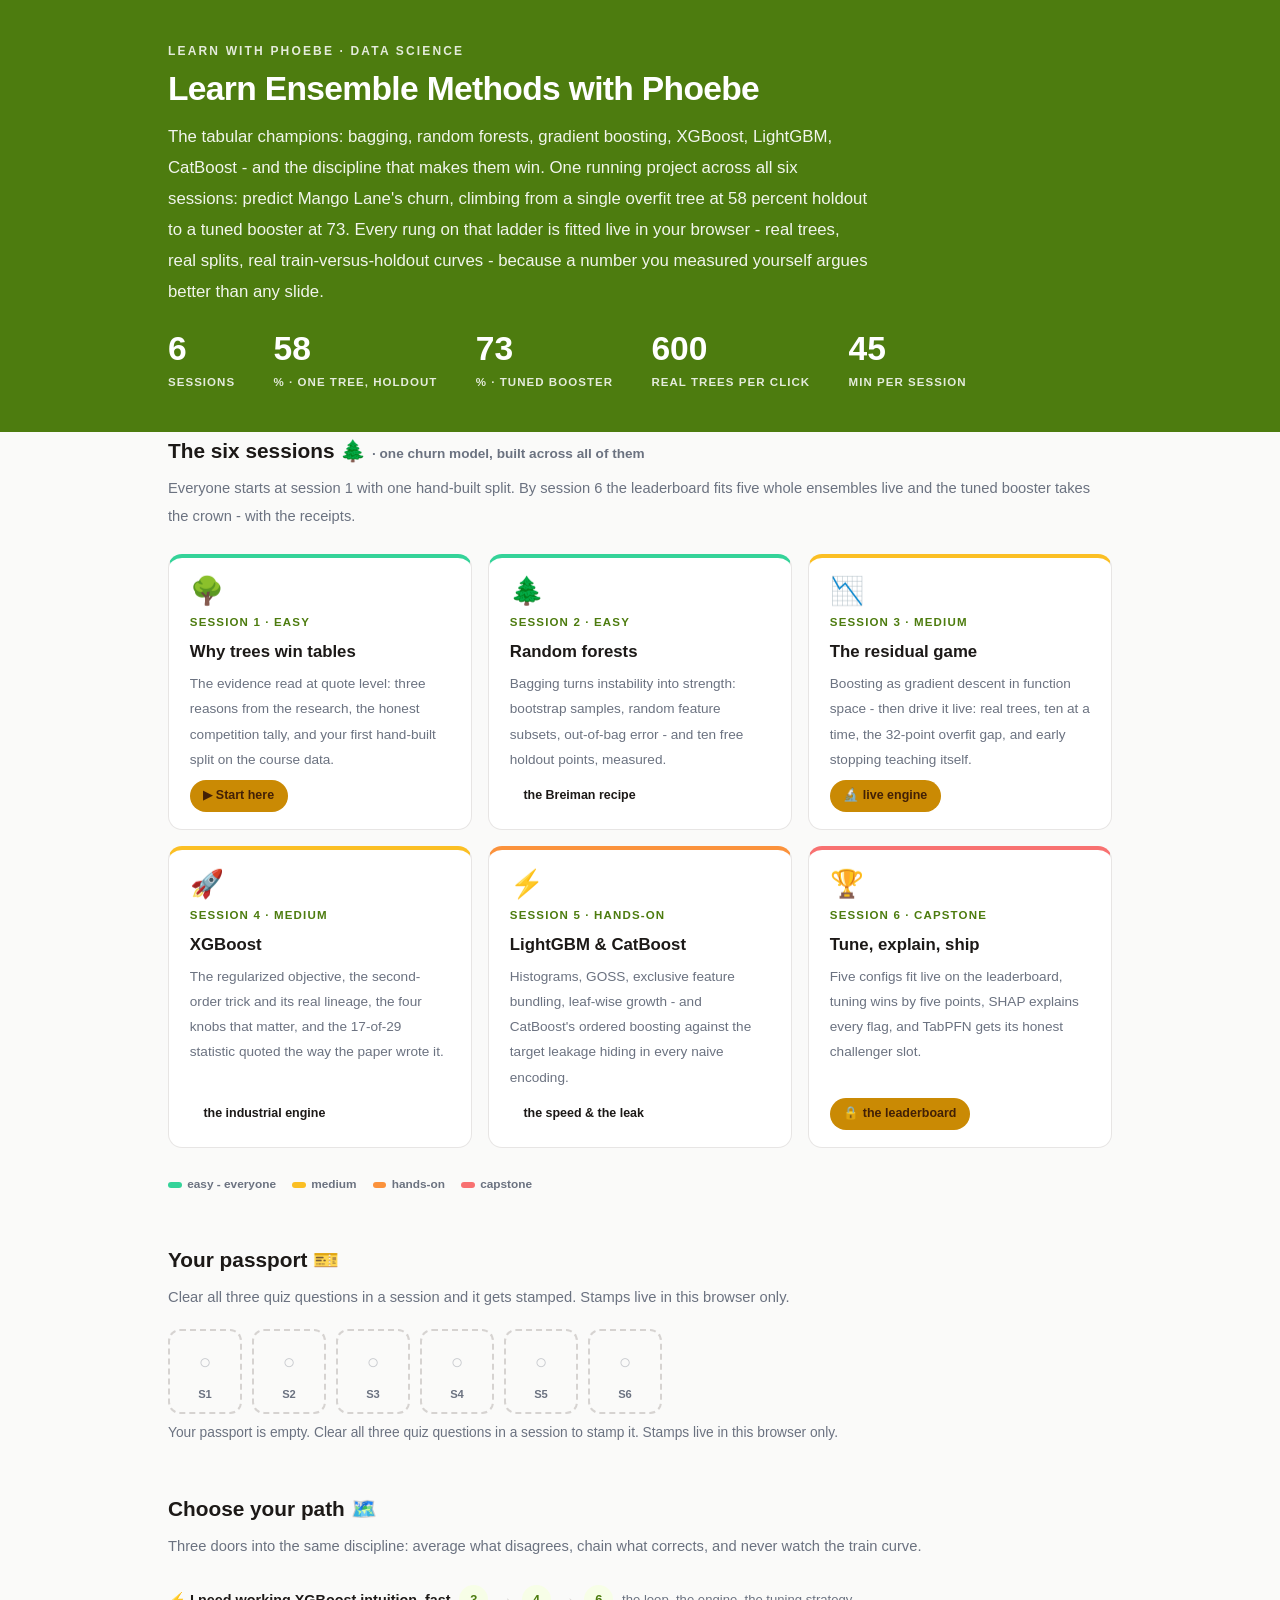
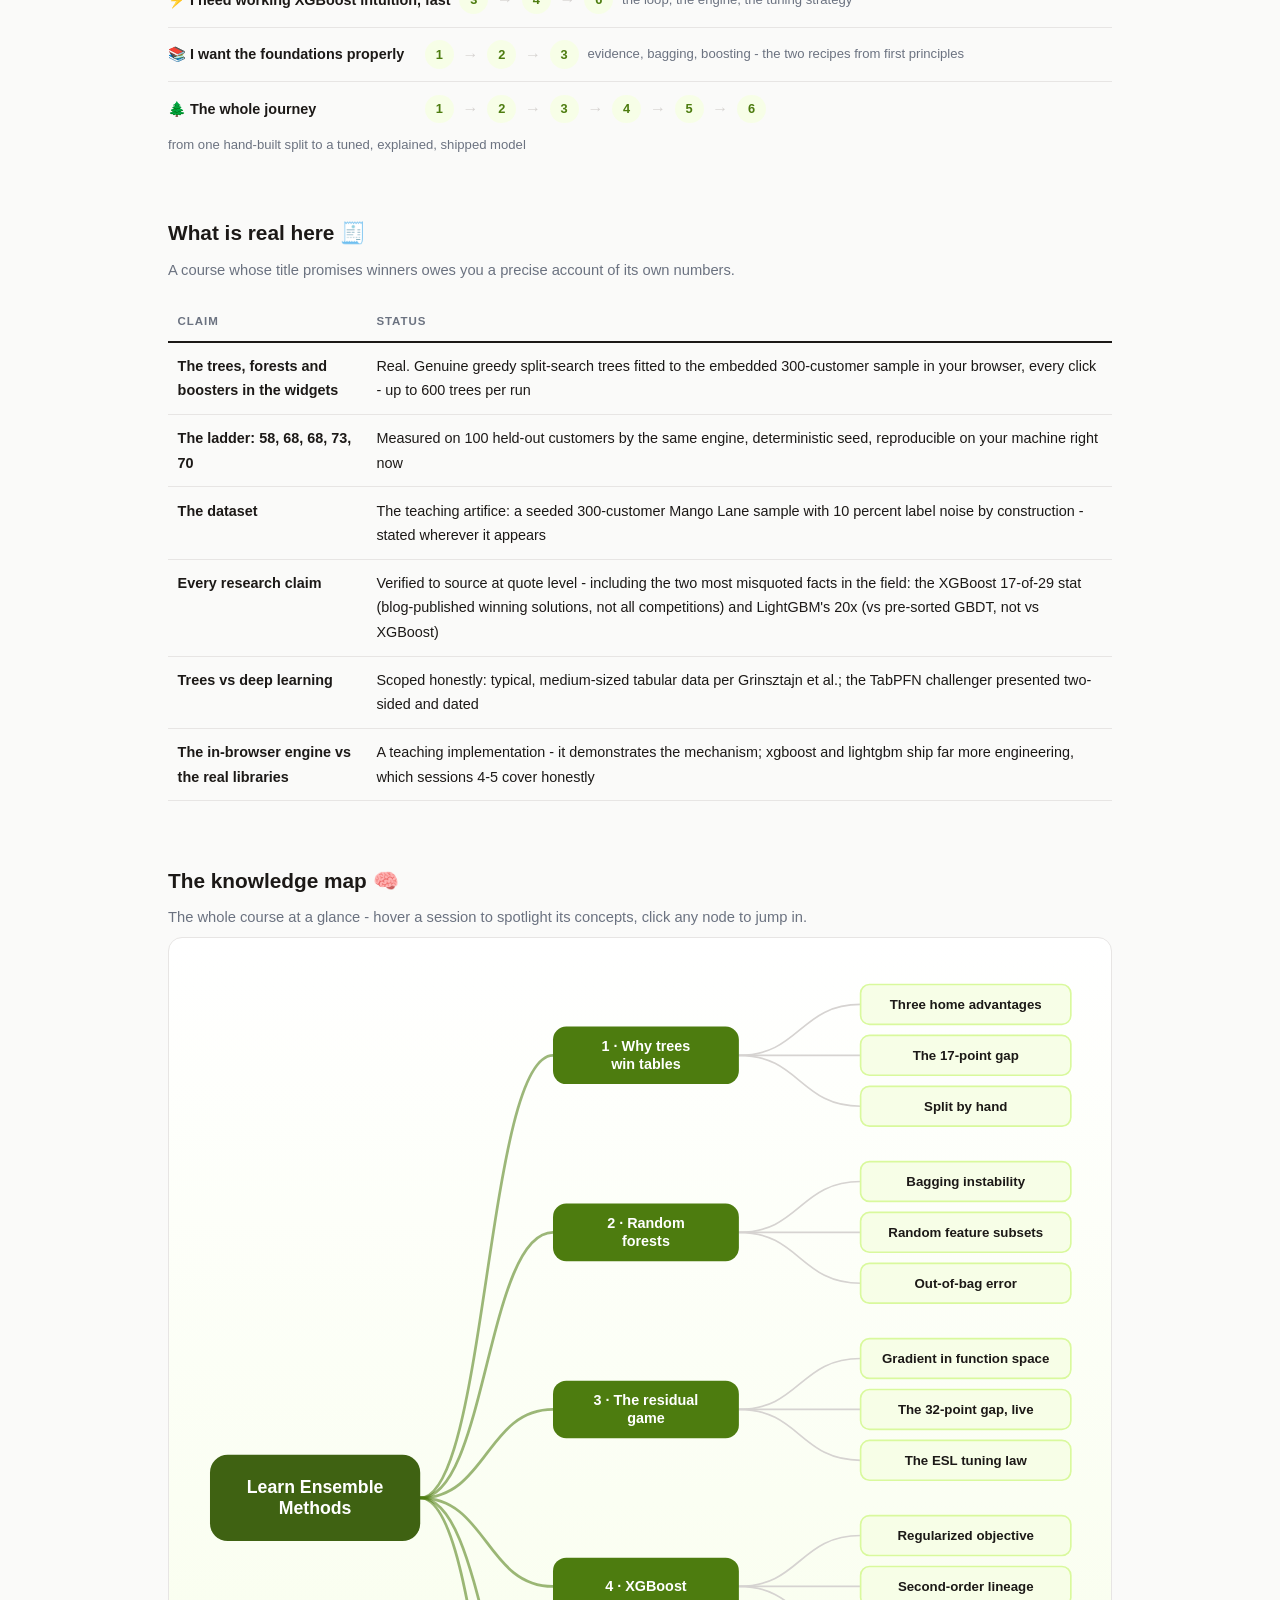
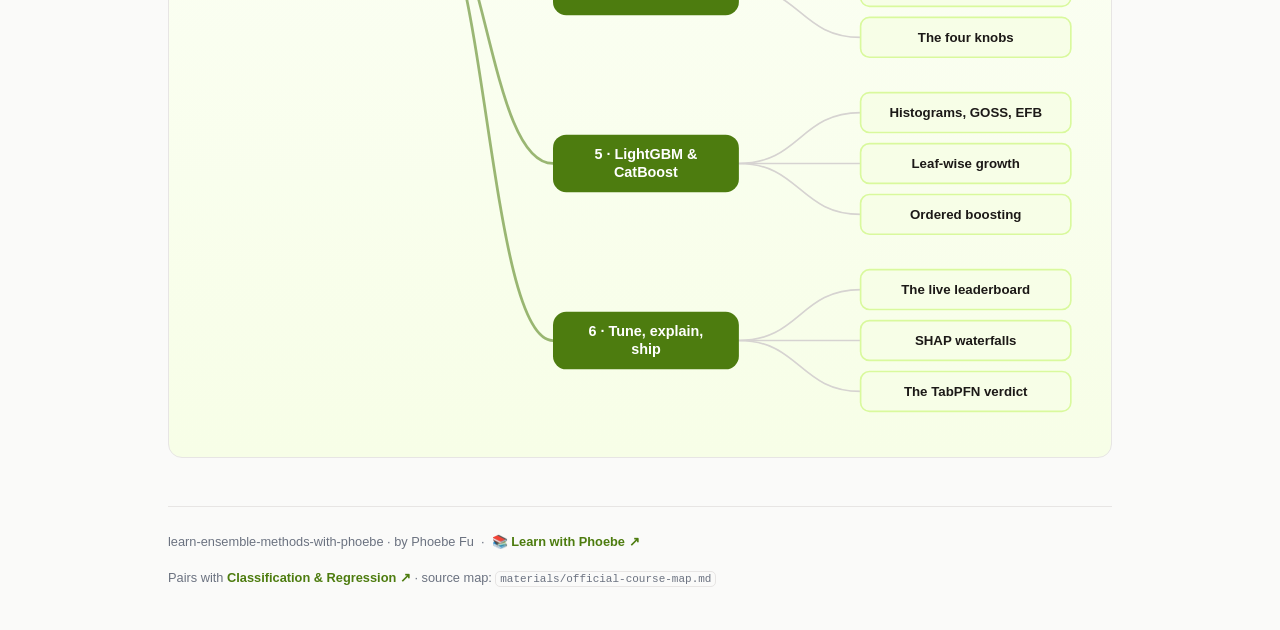
==== index.html @ 17c80009 "Give this course its own passport storage key PASSPORT_KEY in assets/app.js was still "lwp-passport:" ====
<!DOCTYPE html>
<html lang="en">
<head>
<meta charset="UTF-8">
<meta name="viewport" content="width=device-width, initial-scale=1.0">
<!-- social:start -->
<meta name="description" content="Six sessions on the tabular champions: bagging, random forests, gradient boosting, XGBoost, LightGBM, CatBoost, SHAP - with real trees fitted live in your browser. Climb from one overfit tree at 58% to a tuned booster at 73%, measured. Free, by Phoebe Fu.">
<meta property="og:type" content="website">
<meta property="og:site_name" content="Learn with Phoebe">
<meta property="og:title" content="Learn Ensemble Methods with Phoebe">
<meta property="og:description" content="Bagging, boosting, XGBoost, LightGBM - with real trees fitted live in your browser. 58% to 73%, measured.">
<meta property="og:url" content="https://phoebefu6.github.io/learn-ensemble-methods-with-phoebe/">
<meta property="og:image" content="https://phoebefu6.github.io/learn-ensemble-methods-with-phoebe/assets/og-cover.png">
<meta name="twitter:card" content="summary_large_image">
<meta name="twitter:title" content="Learn Ensemble Methods with Phoebe">
<meta name="twitter:description" content="The tabular champions, with real trees fitted live in your browser.">
<meta name="twitter:image" content="https://phoebefu6.github.io/learn-ensemble-methods-with-phoebe/assets/og-cover.png">
<!-- social:end -->
<title>Learn Ensemble Methods with Phoebe</title>
<link rel="stylesheet" href="assets/style.css?v=1">
<style>

  .stats-row { display: flex; gap: 2.4rem; margin-top: 1.5rem; flex-wrap: wrap; }
  .stat b { display: block; font-size: 2.1rem; font-weight: 800; line-height: 1.05; font-variant-numeric: tabular-nums; }
  .stat span { font-size: .72rem; opacity: .85; text-transform: uppercase; letter-spacing: .09em; font-weight: 600; }

  .course-grid { display: grid; grid-template-columns: repeat(auto-fit, minmax(17rem, 1fr)); gap: 1rem; margin-top: 1.5rem; }
  .course-card {
    border: 1px solid var(--hairline);
    border-top: 4px solid var(--diff, var(--indigo));
    border-radius: var(--radius);
    padding: 1.2rem 1.3rem 1.1rem;
    display: flex;
    flex-direction: column;
    gap: .5rem;
    text-decoration: none;
    color: var(--ink);
    background: #fff;
    transition: box-shadow .15s ease, border-color .15s ease, transform .15s ease;
    position: relative;
  }
  .course-card:hover { border-color: var(--indigo-soft); border-top-color: var(--diff, var(--indigo)); box-shadow: 0 8px 28px rgba(77,124,15,.14); transform: translateY(-3px); }
  .course-card .cicon { font-size: 1.7rem; line-height: 1; }
  .course-card .cnum { font-size: .72rem; font-weight: 700; color: var(--indigo); text-transform: uppercase; letter-spacing: .1em; }
  .course-card h3 { font-size: 1.05rem; font-weight: 800; line-height: 1.3; }
  .course-card p { font-size: .85rem; color: var(--muted); flex: 1; }
  .course-card .meta { display: flex; gap: .4rem; flex-wrap: wrap; }

  .diff-legend { display: flex; gap: 1rem; margin-top: 1.6rem; font-size: .74rem; color: var(--muted); font-weight: 600; flex-wrap: wrap; }
  .diff-legend i { display: inline-block; width: .85rem; height: .35rem; border-radius: 999px; margin-right: .35rem; vertical-align: middle; }

  .paths { margin-top: 2.6rem; }
  .paths h2 { font-size: 1.3rem; font-weight: 800; margin-bottom: .3rem; }
  .paths .plede { color: var(--muted); font-size: .92rem; margin-bottom: .8rem; }
  .path { display: flex; gap: .55rem; align-items: center; padding: .75rem 0; border-bottom: .5px solid var(--hairline); flex-wrap: wrap; }
  .path:last-child { border-bottom: none; }
  .path b { min-width: 15.5rem; font-size: .9rem; }
  .path .pstep { background: var(--indigo-50); color: var(--indigo); border-radius: 999px; padding: .16rem .68rem; font-weight: 700; font-size: .8rem; text-decoration: none; transition: all .12s ease; }
  .path .pstep:hover { background: var(--indigo); color: #fff; }
  .path .parr { color: var(--faint); font-weight: 700; }

  .mm-section { margin-top: 1.6rem; }
  .mm-section h2 { font-size: 1.3rem; font-weight: 800; margin-bottom: .2rem; }
  .mm-section .mm-lede { color: var(--muted); font-size: .92rem; margin-bottom: .4rem; }
  .mm-wrap { border: 1px solid var(--hairline); border-radius: var(--radius); background: linear-gradient(180deg,#fff,#F7FEE7); padding: .6rem; overflow-x: auto; }
  .mm-svg { width: 100%; height: auto; display: block; max-width: 60rem; margin: 0 auto; min-width: 34rem; }
  .mm-link { cursor: pointer; text-decoration: none; }
  .mm-node rect { transition: opacity .15s ease, filter .15s ease; }
  .mm-node text { pointer-events: none; }
  .mm-link:hover .mm-node rect { filter: brightness(1.06); }
  .mm-edge { transition: opacity .15s ease; }
</style>
</head>
<body>

<header class="masthead">
  <div class="wrap">
    <div class="eyebrow">Learn with Phoebe · Data Science</div>
    <h1>Learn <span class="accent">Ensemble Methods</span> with Phoebe</h1>
    <p class="sub">The tabular champions: bagging, random forests, gradient boosting, XGBoost, LightGBM, CatBoost - and the discipline that makes them win. One running project across all six sessions: predict Mango Lane's churn, climbing from a single overfit tree at 58 percent holdout to a tuned booster at 73. Every rung on that ladder is fitted live in your browser - real trees, real splits, real train-versus-holdout curves - because a number you measured yourself argues better than any slide.</p>
    <div class="stats-row">
      <div class="stat"><b data-count="6">6</b><span>sessions</span></div>
      <div class="stat"><b data-count="58">58</b><span>% · one tree, holdout</span></div>
      <div class="stat"><b data-count="73">73</b><span>% · tuned booster</span></div>
      <div class="stat"><b data-count="600">600</b><span>real trees per click</span></div>
      <div class="stat"><b data-count="45">45</b><span>min per session</span></div>
    </div>
  </div>
</header>

<main class="wrap">

  <section class="section">
    <div class="paths" style="margin-top:0">
      <h2>The six sessions 🌲 <span style="font-size:.85rem;font-weight:600;color:var(--muted)">· one churn model, built across all of them</span></h2>
      <p class="plede">Everyone starts at session 1 with one hand-built split. By session 6 the leaderboard fits five whole ensembles live and the tuned booster takes the crown - with the receipts.</p>
    </div>

    <div class="course-grid">
      <a class="course-card" href="courses/01-why-trees-win-tables.html" style="--diff:#34D399">
        <span class="cicon">🌳</span>
        <span class="cnum">Session 1 · easy</span>
        <h3>Why trees win tables</h3>
        <p>The evidence read at quote level: three reasons from the research, the honest competition tally, and your first hand-built split on the course data.</p>
        <span class="meta"><span class="pill amber">▶ Start here</span></span>
      </a>
      <a class="course-card" href="courses/02-random-forests.html" style="--diff:#34D399">
        <span class="cicon">🌲</span>
        <span class="cnum">Session 2 · easy</span>
        <h3>Random forests</h3>
        <p>Bagging turns instability into strength: bootstrap samples, random feature subsets, out-of-bag error - and ten free holdout points, measured.</p>
        <span class="meta"><span class="pill">the Breiman recipe</span></span>
      </a>
      <a class="course-card" href="courses/03-the-residual-game.html" style="--diff:#FBBF24">
        <span class="cicon">📉</span>
        <span class="cnum">Session 3 · medium</span>
        <h3>The residual game</h3>
        <p>Boosting as gradient descent in function space - then drive it live: real trees, ten at a time, the 32-point overfit gap, and early stopping teaching itself.</p>
        <span class="meta"><span class="pill amber">🔬 live engine</span></span>
      </a>
      <a class="course-card" href="courses/04-xgboost.html" style="--diff:#FBBF24">
        <span class="cicon">🚀</span>
        <span class="cnum">Session 4 · medium</span>
        <h3>XGBoost</h3>
        <p>The regularized objective, the second-order trick and its real lineage, the four knobs that matter, and the 17-of-29 statistic quoted the way the paper wrote it.</p>
        <span class="meta"><span class="pill">the industrial engine</span></span>
      </a>
      <a class="course-card" href="courses/05-lightgbm-and-catboost.html" style="--diff:#FB923C">
        <span class="cicon">⚡</span>
        <span class="cnum">Session 5 · hands-on</span>
        <h3>LightGBM &amp; CatBoost</h3>
        <p>Histograms, GOSS, exclusive feature bundling, leaf-wise growth - and CatBoost's ordered boosting against the target leakage hiding in every naive encoding.</p>
        <span class="meta"><span class="pill">the speed &amp; the leak</span></span>
      </a>
      <a class="course-card" href="courses/06-tune-explain-ship.html" style="--diff:#F87171">
        <span class="cicon">🏆</span>
        <span class="cnum">Session 6 · capstone</span>
        <h3>Tune, explain, ship</h3>
        <p>Five configs fit live on the leaderboard, tuning wins by five points, SHAP explains every flag, and TabPFN gets its honest challenger slot.</p>
        <span class="meta"><span class="pill amber">🔒 the leaderboard</span></span>
      </a>
    </div>

    <div class="diff-legend">
      <span><i style="background:#34D399"></i>easy - everyone</span>
      <span><i style="background:#FBBF24"></i>medium</span>
      <span><i style="background:#FB923C"></i>hands-on</span>
      <span><i style="background:#F87171"></i>capstone</span>
    </div>
  </section>

  <section class="section">
    <div class="paths" style="margin-top:0">
      <h2>Your passport 🎫</h2>
      <p class="plede">Clear all three quiz questions in a session and it gets stamped. Stamps live in this browser only.</p>
    </div>
    <div class="pp-strip"></div>
  </section>

  <section class="section">
    <div class="paths">
      <h2>Choose your path 🗺️</h2>
      <p class="plede">Three doors into the same discipline: average what disagrees, chain what corrects, and never watch the train curve.</p>
      <div class="path"><b>⚡ I need working XGBoost intuition, fast</b>
        <a class="pstep" href="courses/03-the-residual-game.html">3</a><span class="parr">→</span>
        <a class="pstep" href="courses/04-xgboost.html">4</a><span class="parr">→</span>
        <a class="pstep" href="courses/06-tune-explain-ship.html">6</a>
        <span style="font-size:.82rem;color:var(--muted)">the loop, the engine, the tuning strategy</span>
      </div>
      <div class="path"><b>📚 I want the foundations properly</b>
        <a class="pstep" href="courses/01-why-trees-win-tables.html">1</a><span class="parr">→</span>
        <a class="pstep" href="courses/02-random-forests.html">2</a><span class="parr">→</span>
        <a class="pstep" href="courses/03-the-residual-game.html">3</a>
        <span style="font-size:.82rem;color:var(--muted)">evidence, bagging, boosting - the two recipes from first principles</span>
      </div>
      <div class="path"><b>🌲 The whole journey</b>
        <a class="pstep" href="courses/01-why-trees-win-tables.html">1</a><span class="parr">→</span>
        <a class="pstep" href="courses/02-random-forests.html">2</a><span class="parr">→</span>
        <a class="pstep" href="courses/03-the-residual-game.html">3</a><span class="parr">→</span>
        <a class="pstep" href="courses/04-xgboost.html">4</a><span class="parr">→</span>
        <a class="pstep" href="courses/05-lightgbm-and-catboost.html">5</a><span class="parr">→</span>
        <a class="pstep" href="courses/06-tune-explain-ship.html">6</a>
        <span style="font-size:.82rem;color:var(--muted)">from one hand-built split to a tuned, explained, shipped model</span>
      </div>
    </div>
  </section>

  <section class="section">
    <div class="paths" style="margin-top:0">
      <h2>What is real here 🧾</h2>
      <p class="plede">A course whose title promises winners owes you a precise account of its own numbers.</p>
    </div>
    <table class="clean">
      <tr><th>Claim</th><th>Status</th></tr>
      <tr><td>The trees, forests and boosters in the widgets</td><td>Real. Genuine greedy split-search trees fitted to the embedded 300-customer sample in your browser, every click - up to 600 trees per run</td></tr>
      <tr><td>The ladder: 58, 68, 68, 73, 70</td><td>Measured on 100 held-out customers by the same engine, deterministic seed, reproducible on your machine right now</td></tr>
      <tr><td>The dataset</td><td>The teaching artifice: a seeded 300-customer Mango Lane sample with 10 percent label noise by construction - stated wherever it appears</td></tr>
      <tr><td>Every research claim</td><td>Verified to source at quote level - including the two most misquoted facts in the field: the XGBoost 17-of-29 stat (blog-published winning solutions, not all competitions) and LightGBM's 20x (vs pre-sorted GBDT, not vs XGBoost)</td></tr>
      <tr><td>Trees vs deep learning</td><td>Scoped honestly: typical, medium-sized tabular data per Grinsztajn et al.; the TabPFN challenger presented two-sided and dated</td></tr>
      <tr><td>The in-browser engine vs the real libraries</td><td>A teaching implementation - it demonstrates the mechanism; xgboost and lightgbm ship far more engineering, which sessions 4-5 cover honestly</td></tr>
    </table>
  </section>

  <section class="section mm-section">
    <h2>The knowledge map 🧠</h2>
    <p class="mm-lede">The whole course at a glance - hover a session to spotlight its concepts, click any node to jump in.</p>
    <div class="mm-wrap"><div id="mindmap"></div></div>
  </section>

  <footer class="pagefoot">
    <span>learn-ensemble-methods-with-phoebe · by Phoebe Fu &nbsp;·&nbsp; 📚 <a href="https://phoebefu6.github.io/learn-with-phoebe/">Learn with Phoebe ↗</a></span>
    <span>Pairs with <a href="https://phoebefu6.github.io/learn-classification-regression-with-phoebe/">Classification &amp; Regression ↗</a> · source map: <span class="mono">materials/official-course-map.md</span></span>
  </footer>

</main>

<script>
window.MINDMAP_DATA = {
  "title": "Learn Ensemble\nMethods",
  "centerColor": "#3F6212",
  "sessions": [
    {
      "label": "Why trees\nwin tables",
      "href": "courses/01-why-trees-win-tables.html",
      "color": "#34D399",
      "concepts": [
        { "label": "Three home advantages", "href": "courses/01-why-trees-win-tables.html" },
        { "label": "The 17-point gap", "href": "courses/01-why-trees-win-tables.html" },
        { "label": "Split by hand", "href": "courses/01-why-trees-win-tables.html" }
      ]
    },
    {
      "label": "Random\nforests",
      "href": "courses/02-random-forests.html",
      "color": "#34D399",
      "concepts": [
        { "label": "Bagging instability", "href": "courses/02-random-forests.html" },
        { "label": "Random feature subsets", "href": "courses/02-random-forests.html" },
        { "label": "Out-of-bag error", "href": "courses/02-random-forests.html" }
      ]
    },
    {
      "label": "The residual\ngame",
      "href": "courses/03-the-residual-game.html",
      "color": "#FBBF24",
      "concepts": [
        { "label": "Gradient in function space", "href": "courses/03-the-residual-game.html" },
        { "label": "The 32-point gap, live", "href": "courses/03-the-residual-game.html" },
        { "label": "The ESL tuning law", "href": "courses/03-the-residual-game.html" }
      ]
    },
    {
      "label": "XGBoost",
      "href": "courses/04-xgboost.html",
      "color": "#FBBF24",
      "concepts": [
        { "label": "Regularized objective", "href": "courses/04-xgboost.html" },
        { "label": "Second-order lineage", "href": "courses/04-xgboost.html" },
        { "label": "The four knobs", "href": "courses/04-xgboost.html" }
      ]
    },
    {
      "label": "LightGBM &\nCatBoost",
      "href": "courses/05-lightgbm-and-catboost.html",
      "color": "#FB923C",
      "concepts": [
        { "label": "Histograms, GOSS, EFB", "href": "courses/05-lightgbm-and-catboost.html" },
        { "label": "Leaf-wise growth", "href": "courses/05-lightgbm-and-catboost.html" },
        { "label": "Ordered boosting", "href": "courses/05-lightgbm-and-catboost.html" }
      ]
    },
    {
      "label": "Tune, explain,\nship",
      "href": "courses/06-tune-explain-ship.html",
      "color": "#F87171",
      "concepts": [
        { "label": "The live leaderboard", "href": "courses/06-tune-explain-ship.html" },
        { "label": "SHAP waterfalls", "href": "courses/06-tune-explain-ship.html" },
        { "label": "The TabPFN verdict", "href": "courses/06-tune-explain-ship.html" }
      ]
    }
  ]
};
</script>
<script src="assets/mindmap.js?v=1"></script>
<script src="assets/app.js?v=2"></script>
</body>
</html>
---- assets/style.css ----
/* learn-mcp-with-phoebe - editorial bold design system
   Accent: SQLite blue #4D7C0F · Ink navy #3F6212 · Flagship: amber #CA8A04
   (CSS var names still read --indigo/--amber; they hold SQL-blue values.) */

:root {
  --indigo: #4D7C0F;
  --indigo-deep: #3F6212;
  --indigo-mid: #65A30D;
  --indigo-soft: #D9F99D;
  --indigo-50: #F7FEE7;
  --ink: #1C1917;
  --muted: #6B7280;
  --faint: #D6D3D1;
  --hairline: #E7E5E4;
  --amber: #CA8A04;
  --amber-ink: #422006;
  --amber-50: #FEF9C3;
  --paper: #FAFAF9;
  --code-bg: #141C0A;
  --code-ink: #E8EEDC;
  --radius: 14px;
}

* { margin: 0; padding: 0; box-sizing: border-box; }

html { font-size: 16px; scroll-behavior: smooth; }
html.zoom-125 { font-size: 20px; }
html.zoom-150 { font-size: 24px; }

body {
  font-family: "Inter", -apple-system, BlinkMacSystemFont, "Segoe UI", Roboto, sans-serif;
  background: var(--paper);
  color: var(--ink);
  line-height: 1.85;
  font-feature-settings: "tnum";
}

.wrap { max-width: 62rem; margin: 0 auto; padding: 0 1.5rem; }

/* ---------- header band ---------- */
.masthead {
  background: var(--indigo);
  color: #fff;
  padding: 2.5rem 0 2.25rem;
}
.masthead .eyebrow {
  font-size: .75rem;
  letter-spacing: .18em;
  text-transform: uppercase;
  opacity: .85;
  font-weight: 600;
}
.masthead h1 {
  font-size: 2.1rem;
  line-height: 1.15;
  font-weight: 800;
  margin: .5rem 0 .75rem;
  letter-spacing: -.02em;
}
.masthead h1 .accent { color: inherit; }
.masthead .sub { font-size: 1.05rem; opacity: .92; max-width: 44rem; }

.chip-row { display: flex; flex-wrap: wrap; gap: .5rem; margin-top: 1.1rem; }
.chip {
  display: inline-flex;
  align-items: center;
  gap: .35rem;
  border-radius: 999px;
  padding: .25rem .8rem;
  font-size: .78rem;
  font-weight: 600;
  white-space: nowrap;
}
.chip.level { background: #fff; color: var(--indigo); }
.chip.audience { background: rgba(255,255,255,.16); color: #fff; border: 1px solid rgba(255,255,255,.35); }
.chip.time { background: var(--ink); color: #fff; font-variant-numeric: tabular-nums; }


/* ---------- toolbar ---------- */
.toolbar {
  position: sticky;
  top: 0;
  z-index: 40;
  background: rgba(255,255,255,.94);
  backdrop-filter: blur(6px);
  border-bottom: 1px solid var(--hairline);
  padding: .55rem 0;
}
.toolbar .wrap { display: flex; align-items: center; gap: .6rem; }
.toolbar .crumb { font-size: .8rem; color: var(--muted); font-weight: 600; margin-right: auto; }
.toolbar .crumb a { color: var(--indigo); text-decoration: none; }
.btn {
  border: 1px solid var(--hairline);
  background: #fff;
  color: var(--ink);
  border-radius: 999px;
  padding: .35rem .9rem;
  font-size: .78rem;
  font-weight: 600;
  cursor: pointer;
  font-family: inherit;
  transition: all .15s ease;
}
.btn:hover { border-color: var(--indigo); color: var(--indigo); }
.btn.primary { background: var(--indigo); border-color: var(--indigo); color: #fff; }
.btn.primary:hover { background: var(--indigo-deep); }

/* ---------- sections ---------- */
main { padding: 2.5rem 0 4rem; }

.section { margin-bottom: 2.8rem; }
.section-kicker { margin-bottom: 1rem; }
.section-kicker .klabel {
  display: block;
  font-size: .72rem;
  text-transform: uppercase;
  letter-spacing: .1em;
  color: var(--indigo);
  font-weight: 700;
  margin-bottom: .35rem;
}
.section-kicker h2 {
  font-size: 1.45rem;
  font-weight: 800;
  letter-spacing: -.01em;
  display: flex;
  align-items: center;
  gap: .7rem;
  flex-wrap: wrap;
}
.section-kicker .tag {
  border-radius: 999px;
  padding: .18rem .7rem;
  font-size: .7rem;
  font-weight: 700;
  text-transform: uppercase;
  letter-spacing: .08em;
}
.tag.concept { background: var(--indigo-50); color: var(--indigo); }
.tag.demo { background: var(--amber-50); color: var(--amber-ink); }
.tag.exercise { background: var(--ink); color: #fff; }

.lede { color: var(--muted); max-width: 46rem; margin-bottom: 1.4rem; line-height: 1.8; }

/* live vs self-study markers on cards */
.mode {
  font-size: .64rem;
  font-weight: 700;
  text-transform: uppercase;
  letter-spacing: .07em;
  padding: .14rem .6rem;
  border-radius: 999px;
  flex: none;
}
.mode.live { background: var(--indigo); color: #fff; }
.mode.self { background: #fff; color: var(--muted); border: 1px solid var(--hairline); }

/* ---------- accordions ---------- */
details.card {
  border: 1px solid var(--hairline);
  border-radius: var(--radius);
  margin-bottom: .8rem;
  overflow: hidden;
  background: #fff;
}
details.card[open] { border-color: var(--indigo-soft); box-shadow: 0 8px 28px rgba(77,124,15,.08); }
details.card summary {
  list-style: none;
  cursor: pointer;
  padding: 1rem 1.25rem;
  display: flex;
  align-items: center;
  gap: .75rem;
  font-weight: 700;
  font-size: 1.02rem;
  user-select: none;
}
details.card summary::-webkit-details-marker { display: none; }
details.card summary .dot {
  width: .6rem; height: .6rem;
  border-radius: 999px;
  background: var(--indigo);
  flex: none;
}
details.card summary .mini { margin-left: auto; font-size: .72rem; color: var(--muted); font-weight: 600; white-space: nowrap; }
details.card summary .caret { transition: transform .2s ease; color: var(--indigo); font-size: .8rem; }
details.card[open] summary .caret { transform: rotate(90deg); }
details.card .body { padding: 0 1.25rem 1.4rem; border-top: 1px solid var(--hairline); padding-top: 1.15rem; }
details.card .body p { margin-bottom: 1.05rem; max-width: 48rem; }
details.card .body p:last-child { margin-bottom: 0; }
details.card .body ul, details.card .body ol { margin: 0 0 1.1rem 1.2rem; max-width: 47rem; }
details.card .body li { margin-bottom: .65rem; }
details.card .body h4 { font-size: .95rem; font-weight: 700; margin: 1.1rem 0 .45rem; }
details.card .body h4:first-child { margin-top: 0; }

/* ---------- pills & legends ---------- */
.legend { display: flex; flex-wrap: wrap; gap: .5rem; margin: 0 0 1.2rem; }
.pill {
  display: inline-flex;
  align-items: center;
  gap: .4rem;
  border-radius: 999px;
  padding: .28rem .85rem;
  font-size: .78rem;
  font-weight: 600;
}
.pill.solid { background: var(--indigo); color: #fff; }
.pill.light { background: var(--indigo-50); color: var(--indigo); }
.pill.inkpill { background: var(--ink); color: #fff; }
.pill.amber, .pill.peach { background: var(--amber); color: var(--amber-ink); }
.pill.bare { color: var(--faint); }

/* ---------- 4D grid ---------- */
.grid-2 { display: grid; grid-template-columns: repeat(auto-fit, minmax(15rem, 1fr)); gap: .8rem; margin: .5rem 0 1rem; }
.d-card {
  border: 1px solid var(--hairline);
  border-left: 4px solid var(--indigo);
  border-radius: 10px;
  padding: 1rem 1.1rem;
}
.d-card h4 { font-size: .95rem; margin-bottom: .3rem; }
.d-card h4 .lead-letter { color: var(--indigo); }
.d-card p { font-size: .86rem; color: var(--muted); margin: 0; }

/* ---------- tables ---------- */
table.clean { width: 100%; border-collapse: collapse; font-size: .9rem; margin: .4rem 0 1rem; }
table.clean th {
  text-align: left;
  font-size: .72rem;
  text-transform: uppercase;
  letter-spacing: .08em;
  color: var(--muted);
  padding: .5rem .6rem;
  border-bottom: 2px solid var(--ink);
}
table.clean td { padding: .7rem .6rem; border-bottom: .5px solid var(--hairline); vertical-align: top; line-height: 1.7; }
table.clean td:first-child { font-weight: 600; }

/* ---------- prompt boxes ---------- */
.prompt-box {
  position: relative;
  background: var(--code-bg);
  color: var(--code-ink);
  border-radius: var(--radius);
  padding: 1.1rem 1.2rem;
  margin: 1rem 0 1.2rem;
  font-family: "SF Mono", ui-monospace, Menlo, Consolas, monospace;
  font-size: .84rem;
  line-height: 1.65;
  white-space: pre-wrap;
  word-break: break-word;
}
.prompt-box .label {
  position: absolute;
  top: -0.7rem;
  left: 1rem;
  background: var(--indigo);
  color: #fff;
  font-family: "Inter", -apple-system, sans-serif;
  font-size: .68rem;
  font-weight: 700;
  letter-spacing: .06em;
  text-transform: uppercase;
  border-radius: 999px;
  padding: .15rem .7rem;
}
.prompt-box.bad .label { background: var(--faint); color: var(--ink); }
.prompt-box.good .label { background: var(--amber); color: var(--amber-ink); }
.copy-btn {
  position: absolute;
  top: .7rem;
  right: .7rem;
  background: rgba(255,255,255,.1);
  border: 1px solid rgba(255,255,255,.25);
  color: #fff;
  border-radius: 999px;
  padding: .25rem .8rem;
  font-size: .72rem;
  font-weight: 600;
  cursor: pointer;
  font-family: "Inter", -apple-system, sans-serif;
  transition: background .15s ease;
}
.copy-btn:hover { background: rgba(255,255,255,.22); }
.copy-btn.copied { background: var(--amber); border-color: var(--amber); color: var(--amber-ink); }

/* ---------- demo steps ---------- */
.steps { counter-reset: step; margin: .6rem 0 1rem; }
.step {
  display: flex;
  gap: .9rem;
  padding: .85rem 0;
  border-bottom: .5px solid var(--hairline);
}
.step:last-child { border-bottom: none; }
.step::before {
  counter-increment: step;
  content: counter(step);
  flex: none;
  width: 1.7rem; height: 1.7rem;
  border-radius: 999px;
  background: var(--indigo-50);
  color: var(--indigo);
  font-weight: 700;
  font-size: .85rem;
  display: inline-flex;
  align-items: center;
  justify-content: center;
  margin-top: .1rem;
}
.step p { margin: 0; }

/* ---------- callouts ---------- */
.callout {
  border-radius: var(--radius);
  padding: 1rem 1.2rem;
  margin: 1rem 0;
  font-size: .92rem;
}
.callout.tip { background: var(--indigo-50); border-left: 4px solid var(--indigo); }
.callout.win { background: var(--amber-50); border-left: 4px solid var(--amber); }
.callout strong:first-child { display: block; margin-bottom: .2rem; }

.callout.example {
  background: #FFFFFF;
  border: 1px solid var(--hairline);
  border-left: 4px solid var(--amber);
  font-size: .9rem;
}
.callout.example .ex-pill {
  display: inline-block;
  background: var(--amber);
  color: var(--amber-ink);
  border-radius: 999px;
  padding: .15rem .7rem;
  font-size: .68rem;
  font-weight: 700;
  text-transform: uppercase;
  letter-spacing: .06em;
  margin-bottom: .5rem;
}
.callout.example p { margin: 0 0 .75rem; max-width: 47rem; }
.callout.example p:last-child { margin-bottom: 0; }
.callout.example ul { margin: 0 0 0 1.1rem; max-width: 46rem; }
.callout.example li { margin-bottom: .6rem; }
.callout.example li:last-child { margin-bottom: 0; }

/* ---------- zoomable figures ---------- */
figure.zoomable {
  border: 1px solid var(--hairline);
  border-radius: var(--radius);
  padding: 1.2rem;
  margin: 1rem 0 1.4rem;
  cursor: zoom-in;
  transition: box-shadow .15s ease;
  background: #fff;
}
figure.zoomable:hover { box-shadow: 0 8px 28px rgba(77,124,15,.12); }
figure.zoomable svg, figure.zoomable img { width: 100%; height: auto; display: block; }
figure.zoomable figcaption {
  margin-top: .6rem;
  font-size: .76rem;
  color: var(--muted);
  font-weight: 600;
  display: flex;
  align-items: center;
  gap: .4rem;
}

.lightbox {
  position: fixed;
  inset: 0;
  z-index: 100;
  background: rgba(28,25,23,.9);
  display: none;
  align-items: center;
  justify-content: center;
  padding: 3vh 3vw;
  cursor: zoom-out;
}
.lightbox.open { display: flex; }
.lightbox .inner {
  background: #fff;
  border-radius: var(--radius);
  padding: 2rem;
  max-width: 94vw;
  max-height: 92vh;
  overflow: auto;
}
.lightbox .inner svg, .lightbox .inner img { width: min(88vw, 70rem); height: auto; }
.lightbox .close-hint {
  position: fixed;
  top: 1rem; right: 1.4rem;
  color: #fff;
  font-size: .8rem;
  font-weight: 600;
  opacity: .8;
}

/* ---------- courses covered ---------- */
.covered { border: 1px solid var(--hairline); border-radius: var(--radius); overflow: hidden; }
.covered-row {
  display: flex;
  align-items: baseline;
  gap: .8rem;
  padding: .75rem 1.1rem;
  border-bottom: .5px solid var(--hairline);
  font-size: .9rem;
}
.covered-row:last-child { border-bottom: none; }
.covered-row .status { flex: none; }
.covered-row .name { font-weight: 600; }
.covered-row .note { margin-left: auto; color: var(--muted); font-size: .78rem; text-align: right; }

/* ---------- cheat sheet footer ---------- */
.cheat {
  background: var(--ink);
  color: #fff;
  border-radius: var(--radius);
  padding: 1.6rem 1.6rem 1.3rem;
  margin-top: 3rem;
}
.cheat h3 { font-size: 1.1rem; margin-bottom: 1rem; }
.cheat h3 span { color: var(--indigo-soft); }
.cheat .grid-2 { gap: 1rem; }
.cheat .cheat-item { border-left: 3px solid var(--indigo-mid); padding-left: .8rem; }
.cheat .cheat-item b { display: block; font-size: .85rem; color: var(--indigo-soft); }
.cheat .cheat-item span { font-size: .82rem; opacity: .85; }

footer.pagefoot {
  border-top: 1px solid var(--hairline);
  margin-top: 3rem;
  padding: 1.4rem 0 2.5rem;
  font-size: .8rem;
  color: var(--muted);
  display: flex;
  justify-content: space-between;
  flex-wrap: wrap;
  gap: .8rem;
}
footer.pagefoot a { color: var(--indigo); text-decoration: none; font-weight: 600; }

/* ---------- wayfinding: reading progress + section dots + part numbers ---------- */

#progress-bar {
  position: fixed;
  top: 0; left: 0;
  height: 3px;
  width: 0;
  background: linear-gradient(90deg, var(--indigo), var(--amber));
  z-index: 90;
}

.pagenav {
  position: fixed;
  right: 1.1rem;
  top: 50%;
  transform: translateY(-50%);
  z-index: 50;
  display: flex;
  flex-direction: column;
  gap: .55rem;
}
.pagenav a {
  width: .68rem; height: .68rem;
  border-radius: 999px;
  background: #fff;
  border: 2px solid var(--faint);
  display: block;
  position: relative;
  transition: all .15s ease;
}
.pagenav a:hover { border-color: var(--indigo); transform: scale(1.3); }
.pagenav a.active { background: var(--indigo); border-color: var(--indigo); }
.pagenav a .nlabel {
  position: absolute;
  right: 1.4rem;
  top: 50%;
  transform: translateY(-50%);
  background: var(--ink);
  color: #fff;
  font-size: .7rem;
  font-weight: 600;
  padding: .22rem .65rem;
  border-radius: 6px;
  white-space: nowrap;
  opacity: 0;
  pointer-events: none;
  transition: opacity .15s ease;
}
.pagenav a:hover .nlabel { opacity: 1; }
@media (max-width: 74rem) { .pagenav { display: none; } }

main { counter-reset: partnum -1; }
.section .section-kicker { position: relative; }
.section .section-kicker::before {
  counter-increment: partnum;
  content: counter(partnum, decimal-leading-zero);
  position: absolute;
  right: 0;
  top: -1.2rem;
  font-size: 4.4rem;
  font-weight: 800;
  color: var(--indigo-50);
  line-height: 1;
  font-variant-numeric: tabular-nums;
  pointer-events: none;
  z-index: 0;
}
.section .section-kicker > * { position: relative; z-index: 1; }

details.card summary { transition: background .15s ease; }
details.card summary:hover { background: #FAFCFE; }

/* ---------- journey strip: you are here in the series ---------- */
.journey {
  display: flex;
  align-items: center;
  gap: .45rem;
  margin-top: 1.1rem;
  flex-wrap: wrap;
}
.journey .jlabel { font-size: .7rem; font-weight: 700; text-transform: uppercase; letter-spacing: .09em; opacity: .8; margin-right: .3rem; }
.journey a {
  width: 1.7rem; height: 1.7rem;
  border-radius: 999px;
  display: inline-flex;
  align-items: center;
  justify-content: center;
  font-size: .8rem;
  font-weight: 700;
  text-decoration: none;
  color: #fff;
  border: 1.5px solid rgba(255,255,255,.45);
  transition: all .15s ease;
  font-variant-numeric: tabular-nums;
}
.journey a:hover { border-color: #fff; transform: scale(1.12); }
.journey a.here { background: #fff; color: var(--indigo); border-color: #fff; }
.journey a.dd-chip { width: auto; border-radius: 999px; padding: 0 .7rem; font-size: .72rem; }

/* ---------- check-yourself quiz ---------- */
.quiz-q {
  border: 1px solid var(--hairline);
  border-radius: var(--radius);
  padding: 1.1rem 1.25rem 1rem;
  margin-bottom: .9rem;
  background: #fff;
}
.quiz-q .qtext { font-weight: 700; margin-bottom: .7rem; }
.quiz-q .qopt {
  display: block;
  width: 100%;
  text-align: left;
  background: #fff;
  border: 1px solid var(--hairline);
  border-radius: 10px;
  padding: .6rem .9rem;
  margin-bottom: .5rem;
  font-size: .9rem;
  font-family: inherit;
  color: var(--ink);
  cursor: pointer;
  transition: all .15s ease;
}
.quiz-q .qopt:hover { border-color: var(--indigo); background: var(--indigo-50); }
.quiz-q .qopt.correct { background: var(--indigo); border-color: var(--indigo); color: #fff; font-weight: 600; }
.quiz-q .qopt.correct::after { content: "  ✓"; }
.quiz-q .qopt.wrong { background: #FEF2F2; border-color: #FCA5A5; color: #991B1B; animation: qshake .3s ease; }
.quiz-q .qopt.wrong::after { content: "  ✗ try again"; font-size: .78rem; }
.quiz-q .qopt:disabled { cursor: default; }
.quiz-q .qwhy {
  display: none;
  background: var(--amber-50);
  border-left: 4px solid var(--amber);
  border-radius: 8px;
  padding: .6rem .9rem;
  font-size: .86rem;
  margin-top: .3rem;
}
.quiz-q.answered .qwhy { display: block; }
@keyframes qshake {
  0%, 100% { transform: translateX(0); }
  25% { transform: translateX(-5px); }
  75% { transform: translateX(5px); }
}
.quiz-score { font-weight: 700; color: var(--indigo); margin-top: .4rem; }

@media (prefers-reduced-motion: reduce) {
  .quiz-q .qopt.wrong { animation: none; }
  .journey a:hover { transform: none; }
}

/* ---------- micro-interactions (react-bits inspired, vanilla) ---------- */

/* BlurText: staggered word reveal on the masthead headline */
.masthead h1 .bw {
  display: inline-block;
  opacity: 0;
  filter: blur(8px);
  transform: translateY(.35em);
  animation: bw-in .7s cubic-bezier(.22,.9,.35,1) forwards;
  animation-delay: var(--bw-delay, 0s);
}
@keyframes bw-in {
  to { opacity: 1; filter: blur(0); transform: translateY(0); }
}

/* SpotlightCard: cursor-following highlight on accordion cards */
details.card { position: relative; }
details.card::after {
  content: "";
  position: absolute;
  inset: 0;
  pointer-events: none;
  opacity: 0;
  transition: opacity .3s ease;
  background: radial-gradient(320px circle at var(--mx, 50%) var(--my, 50%), rgba(77,124,15,.09), transparent 65%);
}
details.card:hover::after { opacity: 1; }

/* ScrollReveal: sections rise in as they enter the viewport */
.js-reveal .section {
  opacity: 0;
  transform: translateY(16px);
  transition: opacity .6s ease, transform .6s cubic-bezier(.22,.9,.35,1);
}
.js-reveal .section.revealed { opacity: 1; transform: none; }

@media (prefers-reduced-motion: reduce) {
  .masthead h1 .bw { animation: none; opacity: 1; filter: none; transform: none; }
  details.card::after { display: none; }
  .js-reveal .section { opacity: 1; transform: none; transition: none; }
}

@media (max-width: 40rem) {
  .masthead h1 { font-size: 1.6rem; }
  
  .toolbar .crumb { display: none; }
}

@media print {
  .toolbar, .copy-btn { display: none; }
  details.card { border: 1px solid #ccc; }
}

/* ---------- live SQL playground (sql-live.js) ---------- */
.sqlbox {
  border: 1px solid var(--hairline);
  border-radius: var(--radius);
  background: #fff;
  overflow: hidden;
  margin: 1rem 0 1.4rem;
  box-shadow: 0 8px 28px rgba(77,124,15,.06);
}
.sql-bar {
  display: flex; align-items: center; gap: .5rem;
  padding: .5rem .8rem;
  background: var(--indigo-deep);
  color: #fff;
}
.sql-dot { width: .6rem; height: .6rem; border-radius: 999px; background: var(--amber); flex: none; }
.sql-title { font-size: .76rem; font-weight: 600; letter-spacing: .02em; opacity: .92; }
.sql-spacer { margin-left: auto; }
.sql-btn {
  border: 1px solid rgba(255,255,255,.28);
  background: rgba(255,255,255,.08);
  color: #fff;
  border-radius: 999px;
  padding: .26rem .8rem;
  font-size: .74rem; font-weight: 700; cursor: pointer;
  font-family: inherit; transition: all .14s ease; white-space: nowrap;
}
.sql-btn:hover { background: rgba(255,255,255,.2); }
.sql-btn.sql-run { background: var(--amber); color: var(--amber-ink); border-color: var(--amber); }
.sql-btn.sql-run:hover { filter: brightness(1.05); }
.sql-label {
  display: block;
  font-size: .64rem; text-transform: uppercase; letter-spacing: .09em;
  font-weight: 700; color: var(--muted);
  padding: .6rem .9rem .2rem;
}
.sql-code-wrap { border-bottom: 1px solid var(--hairline); }
.sql-code {
  width: 100%;
  border: none; outline: none; resize: vertical;
  padding: .35rem .9rem .9rem;
  font-family: "SF Mono", "JetBrains Mono", Menlo, Consolas, monospace;
  font-size: .86rem; line-height: 1.6;
  color: var(--ink); background: #fff;
  tab-size: 2;
}
.sql-out { padding: .2rem .9rem 1rem; overflow-x: auto; }
.sql-tablewrap { overflow-x: auto; }
table.sql-table { width: 100%; border-collapse: collapse; font-size: .84rem; margin: .3rem 0 .1rem; }
table.sql-table th {
  text-align: left; text-transform: uppercase; letter-spacing: .05em;
  font-size: .68rem; color: var(--indigo); font-weight: 800;
  padding: .35rem .6rem; border-bottom: 2px solid var(--indigo-50); white-space: nowrap;
}
table.sql-table td {
  padding: .32rem .6rem; border-bottom: .5px solid var(--hairline);
  font-variant-numeric: tabular-nums; white-space: nowrap;
}
table.sql-table tr:last-child td { border-bottom: none; }
.sql-null { color: var(--faint); font-style: italic; font-size: .78rem; }
.sql-note { font-size: .74rem; color: var(--muted); margin: .5rem 0 0; font-weight: 600; }
.sql-hint { font-weight: 500; font-style: italic; }
.sql-err {
  font-size: .82rem; color: #991B1B; background: #FEF2F2;
  border: 1px solid #FCA5A5; border-radius: 8px;
  padding: .55rem .75rem; margin: .4rem 0 0;
  font-family: "SF Mono", Menlo, monospace;
}
.sql-cap { font-size: .78rem; color: var(--muted); padding: 0 .9rem .8rem; }
.sqlbox.sql-had-err .sql-bar { background: #7f1d1d; }


@keyframes mcpIn { from { opacity: 0; transform: translateY(6px); } to { opacity: 1; transform: none; } }


@media (max-width: 640px) {  }


@media (max-width: 640px) {
  
  
}

/* === LWP-PATCH v2 === */
/* palette-agnostic aliases: 75 repos use --indigo/--amber, 1 uses --pine/--clay */
:root {
  --pv-accent: var(--indigo, var(--pine, #CA8A04));
  --pv-flag: var(--amber, var(--clay, #4D7C0F));
  --pv-flag-50: var(--amber-50, var(--clay-50, #FEF3E2));
}

/* ============================================================
   v2 - readable on a phone + reading modes
   Layout only. No palette tokens are changed.
   ============================================================ */

/* --- skip link --- */
.skip-link {
  position: absolute; left: -9999px; top: 0; z-index: 200;
  background: var(--pv-accent); color: #fff;
  padding: .7rem 1.1rem; border-radius: 0 0 var(--radius) 0;
  font-weight: 700; font-size: .85rem; text-decoration: none;
}
.skip-link:focus { left: 0; }

/* --- visible keyboard focus everywhere --- */
:focus-visible {
  outline: 3px solid var(--pv-flag);
  outline-offset: 2px;
  border-radius: 4px;
}

/* --- diagrams: hold authored width, scroll instead of shrinking --- */
.figscroll { overflow-x: auto; -webkit-overflow-scrolling: touch; overscroll-behavior-x: contain; }
.figscroll::-webkit-scrollbar { height: 6px; }
.figscroll::-webkit-scrollbar-thumb { background: var(--faint); border-radius: 3px; }

/* --- tables: scroll container + sticky row label --- */
.tablescroll { overflow-x: auto; -webkit-overflow-scrolling: touch; border-radius: var(--radius); }

/* --- section contents counter --- */
.sec-meta {
  display: block; margin-top: .3rem;
  font-size: .72rem; font-weight: 700; letter-spacing: .06em;
  text-transform: uppercase; color: var(--muted);
  font-variant-numeric: tabular-nums;
}

/* --- study-mode switch --- */
.btn.mode-on { background: var(--pv-flag); border-color: var(--pv-flag); color: #fff; }

/* --- deep-linked card gets a moment of emphasis --- */
details.card.linked { border-color: var(--pv-flag); box-shadow: 0 0 0 3px var(--pv-flag-50); }

@media (max-width: 820px) {
  /* labels keep the size they were drawn at; the figure scrolls */
  figure.zoomable svg { min-width: 820px; }
  .figscroll .mm-svg, .mindmap svg { min-width: 840px; }

  table.clean { min-width: 620px; }
  table.clean th:first-child,
  table.clean td:first-child {
    position: sticky; left: 0; background: #fff;
    box-shadow: 1px 0 0 var(--hairline);
  }

  pre, .prompt-box { overflow-x: auto; }

  /* 44px tap targets */
  details.card summary { min-height: 44px; }
  .qopt { min-height: 44px; display: flex; align-items: center; padding: .7rem .9rem; }
  .toolbar .btn, .pagefoot a { min-height: 44px; display: inline-flex; align-items: center; }
}

@media (max-width: 640px) {
  /* long inline code tokens and nowrap chips are the two things that still
     forced the page sideways below 640px: let them break rather than push
     the layout. Inside the media query only - desktop is untouched. */
  :not(pre) > code, .prompt-box span, code span,
  p span, li span, td span { overflow-wrap: anywhere; word-break: break-word; }
  .chip, .syn-chip, .pill, .mode, .tag { white-space: normal; max-width: 100%; }

  
  
  .chip-row, .legend { flex-wrap: wrap; }
  .journey { flex-wrap: wrap; row-gap: .45rem; }
}

/* --- print: a session should print as a complete handout --- */
@media print {
  .pagenav, #progress-bar, .skip-link, .journey, .lightbox { display: none !important; }
  details.card > .body { display: block !important; }
  details.card, figure, table.clean, .callout { break-inside: avoid; page-break-inside: avoid; }
  figure.zoomable svg { min-width: 0; max-width: 100%; }
  .figscroll, .tablescroll { overflow: visible; }
  a[href^="http"]::after { content: " (" attr(href) ")"; font-size: .72rem; color: #555; }
}

/* swipe hint: own line, only when the diagram really does scroll */
figure.zoomable.can-scroll figcaption { flex-wrap: wrap; }
figure.zoomable.can-scroll figcaption::after {
  content: "swipe the diagram \2192";
  flex: 0 0 100%;
  margin-top: .2rem;
  font-size: .72rem;
  font-weight: 700;
  letter-spacing: .04em;
  color: var(--pv-flag);
}
/* === /LWP-PATCH === */


/* ============================================================
   LWP WIDGET KIT v1 - wipe / hotspot / tick / tryrow / stakes
   / scorecard / passport. Self-theming off the course :root.
   ============================================================ */

/* --- shared shell --------------------------------------- */
.wk {
  margin: 26px 0;
  border: 1px solid var(--hairline);
  border-radius: var(--radius);
  background: #fff;
  box-shadow: 0 2px 10px rgba(0,0,0,.03);
  overflow: hidden;
}
.wk-head {
  display: flex; align-items: center; gap: 10px;
  padding: 12px 16px;
  background: var(--indigo-50);
  border-bottom: 1px solid var(--hairline);
}
.wk-head b {
  font-size: 0.74rem; font-weight: 800; letter-spacing: .07em;
  text-transform: uppercase; color: var(--indigo-deep);
}
.wk-head .wk-hint { font-size: 0.82rem; color: var(--muted); }
.wk-body { padding: 18px 16px; }
.wk-foot {
  padding: 10px 16px; border-top: 1px dashed var(--hairline);
  font-size: 0.82rem; color: var(--muted); background: var(--paper);
}

/* --- 1. wipe: draggable before/after ------------------- */
.wipe { position: relative; user-select: none; touch-action: none; }
.wipe-panes { position: relative; overflow: hidden; border-radius: 10px; }
.wipe-a, .wipe-b { padding: 18px 20px; font-size: 0.92rem; line-height: 1.75; }
.wipe-a { background: #FEF2F2; border: 1px solid #FCA5A5; border-radius: 10px; }
.wipe-b {
  position: absolute; inset: 0;
  background: var(--indigo-50); border: 1px solid var(--indigo-soft);
  border-radius: 10px;
  clip-path: inset(0 0 0 var(--wx, 50%));
}
.wipe-a h5, .wipe-b h5 {
  margin: 0 0 8px; font-size: 0.72rem; letter-spacing: .07em;
  text-transform: uppercase; font-weight: 800;
}
.wipe-a h5 { color: #991B1B; }
.wipe-b h5 { color: var(--indigo-deep); }
.wipe-a p, .wipe-b p { margin: 0 0 6px; }
.wipe-grip {
  position: absolute; top: 0; bottom: 0; width: 3px;
  background: var(--indigo); cursor: ew-resize; z-index: 3;
  transform: translateX(-1.5px);
}
.wipe-grip::after {
  content: "⇄"; position: absolute; top: 50%; left: 50%;
  transform: translate(-50%, -50%);
  width: 30px; height: 30px; border-radius: 999px;
  background: var(--indigo); color: #fff;
  display: grid; place-items: center;
  font-size: 0.85rem; font-weight: 800;
  box-shadow: 0 3px 12px rgba(0,0,0,.22);
}
.wipe-tags { display: flex; justify-content: space-between; margin-top: 10px; }
.wipe-tags span {
  font-size: 0.7rem; font-weight: 800; letter-spacing: .06em;
  text-transform: uppercase; padding: 3px 10px; border-radius: 999px;
}
.wipe-tags .wt-a { background: #FEF2F2; color: #991B1B; }
.wipe-tags .wt-b { background: var(--indigo-50); color: var(--indigo-deep); }

/* --- 2. hotspot: pins on a mock ------------------------ */
.hotspot { position: relative; }
.hs-mock { position: relative; border-radius: 10px; overflow: hidden; }
.hs-mock svg { display: block; width: 100%; height: auto; }
.hs-pin {
  position: absolute; left: var(--x); top: var(--y);
  transform: translate(-50%, -50%);
  width: 27px; height: 27px; border-radius: 999px;
  border: 2px solid #fff; background: var(--indigo); color: #fff;
  font: 800 0.78rem/1 Inter, sans-serif;
  display: grid; place-items: center; cursor: pointer;
  box-shadow: 0 2px 9px rgba(0,0,0,.28);
  transition: transform .16s ease, background .16s ease;
  z-index: 2;
}
.hs-pin:hover { transform: translate(-50%, -50%) scale(1.18); }
.hs-pin.on { background: var(--amber); color: var(--amber-ink); }
.hs-pin::before {
  content: ""; position: absolute; inset: -7px; border-radius: 999px;
  border: 2px solid var(--indigo); opacity: 0;
}
.hs-pin.on::before { border-color: var(--amber); opacity: .55; }
.hs-caps { margin-top: 14px; display: grid; gap: 8px; }
.hs-cap {
  display: none; gap: 10px;
  padding: 12px 14px; border-radius: 10px;
  background: var(--indigo-50); border-left: 3px solid var(--indigo);
  font-size: 0.9rem; line-height: 1.7;
}
.hs-cap.on { display: flex; }
.hs-cap b {
  flex: 0 0 auto; color: var(--indigo-deep);
  font-size: 0.74rem; letter-spacing: .06em; text-transform: uppercase;
  padding-top: 2px;
}
.hs-empty { font-size: 0.86rem; color: var(--muted); font-style: italic; }

/* --- 3. tick: travelling-dot pipeline ------------------ */
.tick-rail { position: relative; padding: 26px 0 8px; }
.tick-line {
  position: absolute; left: 4%; right: 4%; top: 40px; height: 3px;
  background: var(--hairline); border-radius: 2px;
}
.tick-fill {
  position: absolute; left: 0; top: 0; height: 100%;
  background: var(--indigo); border-radius: 2px;
  width: 0; transition: width .45s cubic-bezier(.4,0,.2,1);
}
.tick-dot {
  position: absolute; top: 41.5px; left: 4%;
  width: 15px; height: 15px; border-radius: 999px;
  background: var(--amber); border: 3px solid #fff;
  box-shadow: 0 2px 9px rgba(0,0,0,.25);
  transform: translate(-50%, -50%);
  transition: left .45s cubic-bezier(.4,0,.2,1);
  z-index: 3;
}
.tick-stages { display: flex; justify-content: space-between; position: relative; }
.tick-stage { flex: 1; text-align: center; }
.tick-stage i {
  display: block; width: 13px; height: 13px; margin: 34px auto 10px;
  border-radius: 999px; background: #fff;
  border: 3px solid var(--faint); transition: border-color .3s ease;
}
.tick-stage.done i { border-color: var(--indigo); background: var(--indigo); }
.tick-stage span {
  font-size: 0.76rem; font-weight: 700; color: var(--muted);
  transition: color .3s ease;
}
.tick-stage.done span { color: var(--ink); }
.tick-controls { display: flex; gap: 8px; align-items: center; margin-top: 6px; }
.tick-btn {
  font: 700 0.8rem Inter, sans-serif; cursor: pointer;
  padding: 7px 15px; border-radius: 999px;
  border: 1px solid var(--indigo); background: var(--indigo); color: #fff;
}
.tick-btn.ghost { background: #fff; color: var(--indigo); }
.tick-btn:disabled { opacity: .4; cursor: not-allowed; }
.tick-note {
  display: none; margin-top: 12px; padding: 13px 15px;
  background: var(--paper); border-left: 3px solid var(--amber);
  border-radius: 8px; font-size: 0.9rem; line-height: 1.75;
}
.tick-note.on { display: block; }
.tick-note b { color: var(--indigo-deep); }

/* --- 4. tryrow: inline micro-try ----------------------- */
.tryrow .tr-in {
  display: flex; gap: 8px; flex-wrap: wrap;
}
.tryrow textarea, .tryrow input[type="text"] {
  flex: 1 1 260px; min-height: 44px;
  font: 400 0.9rem/1.6 ui-monospace, SFMono-Regular, Menlo, monospace;
  padding: 10px 12px; border-radius: 9px;
  border: 1px solid var(--hairline); background: var(--paper); color: var(--ink);
  resize: vertical;
}
.tryrow textarea:focus, .tryrow input:focus {
  outline: none; border-color: var(--indigo);
  box-shadow: 0 0 0 3px var(--indigo-50);
}
.tr-go {
  font: 800 0.8rem Inter, sans-serif; cursor: pointer;
  padding: 0 18px; border-radius: 9px; min-height: 44px;
  border: 1px solid var(--indigo); background: var(--indigo); color: #fff;
}
.tr-out {
  display: none; margin-top: 12px; padding: 13px 15px;
  border-radius: 9px; background: var(--indigo-50);
  border-left: 3px solid var(--indigo);
  font-size: 0.9rem; line-height: 1.7;
}
.tr-out.on { display: block; }
.tr-out.bad { background: #FEF2F2; border-left-color: #991B1B; }
.tr-metrics { display: flex; flex-wrap: wrap; gap: 18px; margin-bottom: 6px; }
.tr-metric { display: flex; flex-direction: column; }
.tr-metric b {
  font: 800 1.35rem/1.1 Inter, sans-serif;
  font-variant-numeric: tabular-nums; color: var(--indigo-deep);
}
.tr-metric span {
  font-size: 0.68rem; font-weight: 700; letter-spacing: .06em;
  text-transform: uppercase; color: var(--muted); margin-top: 3px;
}
.tr-verdict { font-weight: 700; }
.tr-verdict.ok { color: var(--indigo-deep); }
.tr-verdict.no { color: #991B1B; }

/* --- 5. stakes: live cost meter ------------------------ */
.stakes-grid { display: grid; gap: 9px; }
.stakes-grid label {
  display: flex; align-items: flex-start; gap: 10px;
  padding: 11px 13px; border-radius: 9px;
  border: 1px solid var(--hairline); background: var(--paper);
  cursor: pointer; font-size: 0.9rem; line-height: 1.65;
  transition: border-color .16s ease, background .16s ease;
}
.stakes-grid label:hover { border-color: var(--indigo-soft); }
.stakes-grid label.on { border-color: var(--indigo); background: var(--indigo-50); }
.stakes-grid label.trap.on { border-color: #991B1B; background: #FEF2F2; }
.stakes-grid input { margin-top: 4px; accent-color: var(--indigo); flex: 0 0 auto; }
.stakes-grid .sk-d {
  margin-left: auto; flex: 0 0 auto;
  font: 800 0.76rem Inter, sans-serif; font-variant-numeric: tabular-nums;
  padding: 2px 9px; border-radius: 999px;
  background: var(--indigo-50); color: var(--indigo-deep);
}
.stakes-grid label.trap .sk-d { background: #FEF2F2; color: #991B1B; }
.stakes-read {
  display: flex; align-items: baseline; gap: 12px; flex-wrap: wrap;
  margin-top: 16px; padding: 15px 17px; border-radius: 10px;
  background: var(--indigo-deep); color: #fff;
}
.stakes-read output {
  font: 800 2.1rem/1 Inter, sans-serif; font-variant-numeric: tabular-nums;
}
.stakes-read .sk-unit { font-size: 0.85rem; opacity: .82; }
.stakes-read .sk-delta {
  margin-left: auto; font-size: 0.85rem; font-weight: 700;
  padding: 4px 11px; border-radius: 999px;
  background: rgba(255,255,255,.15);
}
.stakes-read .sk-delta.good { background: var(--amber); color: var(--amber-ink); }
.stakes-read .sk-delta.bad { background: #FCA5A5; color: #7f1d1d; }

/* --- 6. scorecard: halfway self-grade ------------------ */
.scorecard .sc-row {
  display: grid; grid-template-columns: 1fr auto; gap: 10px; align-items: center;
  padding: 11px 0; border-bottom: 1px solid var(--hairline);
}
.scorecard .sc-row:last-of-type { border-bottom: 0; }
.scorecard .sc-q { font-size: 0.92rem; line-height: 1.6; }
.scorecard .sc-q em { color: var(--muted); font-style: normal; font-size: 0.84rem; display: block; }
.sc-opts { display: flex; gap: 6px; }
.sc-opts button {
  width: 34px; height: 34px; border-radius: 8px; cursor: pointer;
  border: 1px solid var(--hairline); background: #fff; color: var(--muted);
  font: 800 0.82rem Inter, sans-serif;
}
.sc-opts button.on { background: var(--indigo); border-color: var(--indigo); color: #fff; }
.sc-total {
  margin-top: 16px; padding: 15px 17px; border-radius: 10px;
  background: var(--indigo-50); border-left: 3px solid var(--indigo);
}
.sc-total b {
  font: 800 1.6rem/1 Inter, sans-serif; font-variant-numeric: tabular-nums;
  color: var(--indigo-deep); display: block; margin-bottom: 4px;
}
.sc-total span { font-size: 0.9rem; line-height: 1.7; }

/* --- 7. passport --------------------------------------- */
.pp-pill {
  display: inline-flex; align-items: center; gap: 6px;
  font: 800 0.72rem Inter, sans-serif; letter-spacing: .04em;
  padding: 5px 12px; border-radius: 999px;
  background: var(--indigo-50); color: var(--indigo-deep);
  border: 1px solid var(--indigo-soft); cursor: default;
}
.pp-pill.full { background: var(--amber); color: var(--amber-ink); border-color: var(--amber); }
.pp-strip { display: flex; gap: 10px; flex-wrap: wrap; margin: 18px 0 6px; }
.pp-stamp {
  display: flex; flex-direction: column; align-items: center; gap: 6px;
  width: 74px; padding: 12px 6px; border-radius: 12px;
  border: 2px dashed var(--faint); background: var(--paper);
  text-decoration: none; color: var(--muted);
  transition: all .18s ease;
}
.pp-stamp:hover { border-color: var(--indigo-soft); }
.pp-stamp i { font-size: 1.3rem; font-style: normal; opacity: .35; }
.pp-stamp b { font: 800 0.7rem Inter, sans-serif; }
.pp-stamp.got {
  border-style: solid; border-color: var(--indigo);
  background: var(--indigo-50); color: var(--indigo-deep);
}
.pp-stamp.got i { opacity: 1; }
.pp-note { font-size: 0.86rem; color: var(--muted); }

/* --- 8. cliffhanger ------------------------------------ */
.callout.next {
  border-left: 4px solid var(--amber); background: var(--amber-50);
}
.callout.next .nx-pill {
  display: inline-block; margin-bottom: 7px;
  font: 800 0.68rem Inter, sans-serif; letter-spacing: .07em;
  text-transform: uppercase; padding: 3px 10px; border-radius: 999px;
  background: var(--amber); color: var(--amber-ink);
}

/* --- mobile floor (desktop is the product) ------------- */
@media (max-width: 720px) {
  .wk-body { padding: 14px 12px; }
  .stakes-read output { font-size: 1.7rem; }
  .stakes-grid .sk-d { margin-left: 0; }
  .stakes-grid label { flex-wrap: wrap; }
  .scorecard .sc-row { grid-template-columns: 1fr; }
  .sc-opts { justify-content: flex-start; }
  .tick-stage span { font-size: 0.68rem; }
  .pp-stamp { width: 62px; }
}


/* ============================================================
   dh-live.js - believability, and the other axis
   ============================================================ */
#dh-live { margin: 28px 0; }
.dh-reads { display: grid; grid-template-columns: 1fr 1fr; gap: 12px; margin-bottom: 16px; }
.dh-meter { padding: 16px 18px; border-radius: var(--radius); color: #fff; transition: background .3s ease; }
.dh-meter.dh-b { background: var(--indigo-deep); }
.dh-meter.dh-t { background: var(--indigo); }
.dh-meter.dh-t.collapsed { background: #991B1B; }
.dh-big { display: block; font: 800 2.6rem/1 Inter, sans-serif; font-variant-numeric: tabular-nums; }
.dh-big.hi { color: #D9F99D; }
.dh-big.mid { color: #fff; }
.dh-big.lo { color: #FCA5A5; }
.dh-mlab { display: block; font: 800 0.7rem Inter, sans-serif; letter-spacing: .07em;
  text-transform: uppercase; opacity: .85; margin-top: 6px; }
.dh-msub { display: block; font-size: 0.82rem; opacity: .8; margin-top: 3px; }
.dh-stage { display: grid; grid-template-columns: 260px 1fr; gap: 16px; margin-bottom: 14px; }
.dh-facewrap { border: 1px solid var(--hairline); border-radius: var(--radius);
  background: var(--paper); padding: 12px; display: grid; place-items: center; }
.dh-face { width: 100%; height: auto; max-width: 220px; }
.dh-right { min-width: 0; }
.dh-h { margin: 0 0 8px; font: 800 0.72rem Inter, sans-serif; letter-spacing: .07em;
  text-transform: uppercase; color: var(--muted); }
.dh-ta { width: 100%; font: 400 0.9rem/1.7 Inter, sans-serif; padding: 11px 13px;
  border-radius: 10px; border: 1px solid var(--hairline); background: #fff; color: var(--ink); resize: vertical; }
.dh-ta:focus { outline: none; border-color: var(--indigo); box-shadow: 0 0 0 3px var(--indigo-50); }
.dh-ctl { display: flex; gap: 10px; align-items: center; margin: 9px 0 14px; flex-wrap: wrap; }
.dh-tnote { font-size: 0.8rem; color: var(--muted); }
.dh-track { display: flex; flex-wrap: wrap; gap: 3px; }
.dh-cell { font: 700 0.66rem ui-monospace, Menlo, monospace; padding: 3px 6px; border-radius: 5px;
  background: var(--indigo-50); color: var(--indigo-deep); transition: all .1s linear; }
.dh-cell.rest { background: var(--paper); color: var(--faint); }
.dh-cell.now { background: var(--amber); color: var(--amber-ink); transform: scale(1.18); }
.dh-panel { border: 1px solid var(--hairline); border-radius: var(--radius); background: #fff; overflow: hidden; }
.dh-phead { display: flex; align-items: center; gap: 10px; flex-wrap: wrap;
  padding: 13px 16px; background: var(--indigo-50); border-bottom: 1px solid var(--hairline); }
.dh-phead b { font: 800 0.74rem Inter, sans-serif; letter-spacing: .07em; text-transform: uppercase; color: var(--indigo-deep); }
.dh-ethhead { background: var(--amber-50); border-top: 1px solid var(--hairline); }
.dh-ethhead b { color: var(--amber-ink); }
.dh-pnote { font-size: 0.82rem; color: var(--muted); }
.dh-lever { display: flex; align-items: flex-start; gap: 11px; flex-wrap: wrap;
  padding: 13px 16px; border-bottom: 1px solid var(--hairline); cursor: pointer; transition: background .16s ease; }
.dh-lever:hover { background: var(--paper); }
.dh-lever.on { background: var(--indigo-50); }
.dh-lever.dh-disc.on { background: var(--amber-50); }
.dh-lever input { margin-top: 4px; accent-color: var(--indigo); flex: 0 0 auto; }
.dh-lever.dh-disc input { accent-color: var(--amber); }
.dh-lmid { flex: 1 1 240px; min-width: 0; }
.dh-lmid b { display: block; font-size: 0.92rem; line-height: 1.5; }
.dh-why { display: block; font-size: 0.82rem; line-height: 1.65; color: var(--muted); margin-top: 3px; }
.dh-w { flex: 0 0 auto; font: 800 0.74rem Inter, sans-serif; font-variant-numeric: tabular-nums;
  padding: 3px 10px; border-radius: 999px; background: var(--indigo-50); color: var(--indigo-deep); }
.dh-w0 { background: var(--amber-50); color: var(--amber-ink); }
.dh-sess { flex: 0 0 auto; font: 700 0.66rem Inter, sans-serif; letter-spacing: .06em;
  text-transform: uppercase; padding: 3px 9px; border-radius: 999px;
  background: var(--paper); color: var(--muted); border: 1px solid var(--hairline); }
.dh-facts { display: flex; gap: 10px; align-items: center; flex-wrap: wrap; padding: 13px 16px;
  border-bottom: 1px solid var(--hairline); background: var(--paper); }
.dh-fnote { font-size: 0.8rem; color: var(--muted); }
.dh-acts { display: flex; gap: 8px; padding: 14px 16px; flex-wrap: wrap; }
.dh-btn { font: 800 0.8rem Inter, sans-serif; cursor: pointer; padding: 9px 17px;
  border-radius: 999px; border: 1px solid var(--indigo); background: var(--indigo); color: #fff; }
.dh-btn.ghost { background: #fff; color: var(--indigo); }
.dh-btn:disabled { opacity: .4; cursor: not-allowed; }
.dh-verdict { margin: 14px 0 0; padding: 13px 16px; border-radius: 10px; font-size: 0.9rem; line-height: 1.75; }
.dh-verdict.ok { background: var(--indigo-50); border-left: 3px solid var(--indigo); }
.dh-verdict.warn { background: var(--amber-50); border-left: 3px solid var(--amber); color: var(--amber-ink); }
.dh-verdict.bad { background: #FEF2F2; border-left: 3px solid #991B1B; color: #7f1d1d; }
.dh-rail { margin: 14px 0 0; padding: 13px 16px; border-radius: 10px;
  background: var(--paper); border-left: 3px solid var(--muted);
  font-size: 0.86rem; line-height: 1.75; color: var(--muted); }
.dh-rail b { color: var(--ink); }
@media (max-width: 860px) {
  .dh-stage { grid-template-columns: 1fr; }
  .dh-reads { grid-template-columns: 1fr; }
  .dh-big { font-size: 2.1rem; }
}


/* ---------- agenda bar ---------- */
/* Restored 2026-08-26. This block was missing from the aiap batch stylesheet while
   older course repos had it, so the masthead agenda rendered as run-on text.
   Band text colours are computed per palette rather than copied, because this
   batch uses much paler soft tones than the repo the block came from. */
.agenda {
  display: flex;
  border-radius: 999px;
  overflow: hidden;
  margin: 1.4rem 0 0;
  font-size: .72rem;
  font-weight: 600;
  text-align: center;
}

.agenda span { padding: .45rem .3rem; white-space: nowrap; overflow: hidden; text-overflow: ellipsis; }

.agenda .a1 { background: var(--indigo-deep); color: #fff; }
.agenda .a2 { background: var(--indigo-mid); color: #1C1917; }
.agenda .a3 { background: var(--amber); color: #1C1917; }
.agenda .a4 { background: var(--indigo-soft); color: var(--ink); }


/* ---------- mono, and the warn callout ---------- */
/* Added 2026-08-26. Both were used in markup with no rule anywhere in the
   estate: .mono appeared in 126 places across this batch and in zero
   stylesheets, and .callout.warn inherited only padding and radius from the
   base .callout, which sets no background, so warnings rendered as plain
   indented paragraphs. .mono needs two rules because it is used both as a
   block footer note and as inline code. */
.mono {
  font-family: ui-monospace, SFMono-Regular, "SF Mono", Menlo, Consolas, "Liberation Mono", monospace;
  font-size: .86em;
}

p.mono { color: var(--muted); }

span.mono {
  background: var(--paper);
  border: 1px solid var(--hairline);
  border-radius: 5px;
  padding: .08em .34em;
  white-space: nowrap;
}

.callout.warn { background: #FEF2F2; border-left: 4px solid #B91C1C; }

/* ensemble-live simulator */
.el-wrap { border: 1px solid var(--hairline); border-radius: var(--radius); padding: 1.1rem 1.2rem; background: #fff; }
.el-honesty { font-size: .78rem; color: var(--muted); border-left: 3px solid var(--amber); padding: .3rem .7rem; margin-bottom: .9rem; }
.el-ctrl { display: flex; gap: .7rem; align-items: center; flex-wrap: wrap; margin-bottom: .9rem; font-size: .85rem; }
.el-ctrl label { color: var(--muted); font-weight: 600; }
.el-ctrl select { border: 1px solid var(--hairline); border-radius: 8px; padding: .25rem .5rem; font: inherit; background: var(--indigo-50); }
.el-count { font-weight: 700; color: var(--indigo-deep); font-variant-numeric: tabular-nums; }
.el-head { display: flex; gap: 1.6rem; flex-wrap: wrap; margin-bottom: .9rem; }
.el-num b { font-size: 1.7rem; color: var(--indigo-deep); display: block; font-variant-numeric: tabular-nums; }
.el-num span { font-size: .74rem; color: var(--muted); text-transform: uppercase; letter-spacing: .04em; }
.el-num.el-gap b { color: #991B1B; }
.el-curve { border: 1px solid var(--hairline); border-radius: 10px; padding: .5rem; background: var(--paper); }
.el-curve svg { width: 100%; height: 150px; display: block; }
.el-legend { font-size: .74rem; color: var(--muted); margin-top: .3rem; }
.el-legend i { display: inline-block; width: .85rem; height: .3rem; border-radius: 999px; margin: 0 .3rem 0 .8rem; vertical-align: middle; }
.el-board { display: flex; flex-direction: column; gap: .45rem; }
.el-row { display: grid; grid-template-columns: 64px 1fr auto; gap: .8rem; align-items: center; padding: .5rem .6rem; border-radius: 10px; background: var(--paper); font-size: .86rem; }
.el-row .el-name { font-weight: 600; color: var(--ink); }
.el-row .el-res { font-variant-numeric: tabular-nums; color: var(--muted); }
.el-row .el-res b { color: var(--indigo-deep); }
@media (max-width: 720px) { .el-row { grid-template-columns: 64px 1fr; } .el-row .el-res { grid-column: 1 / -1; } }
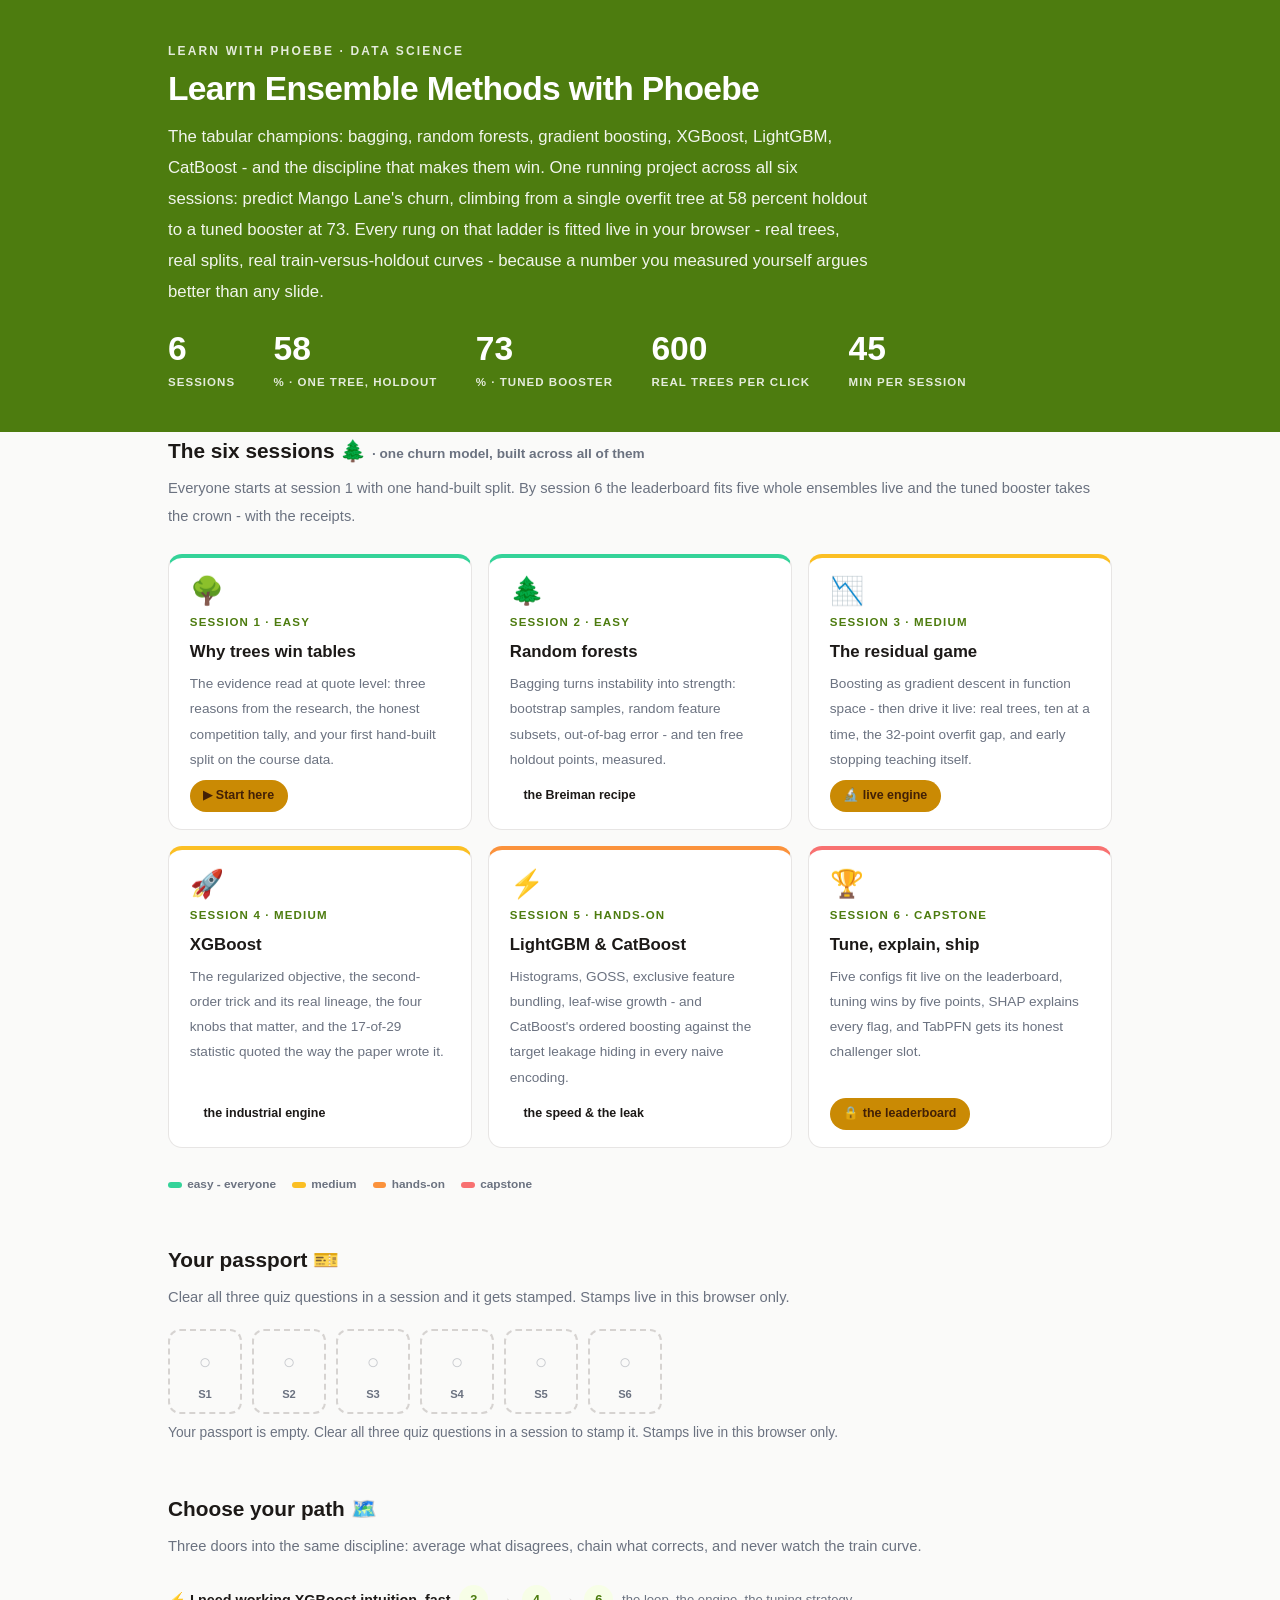
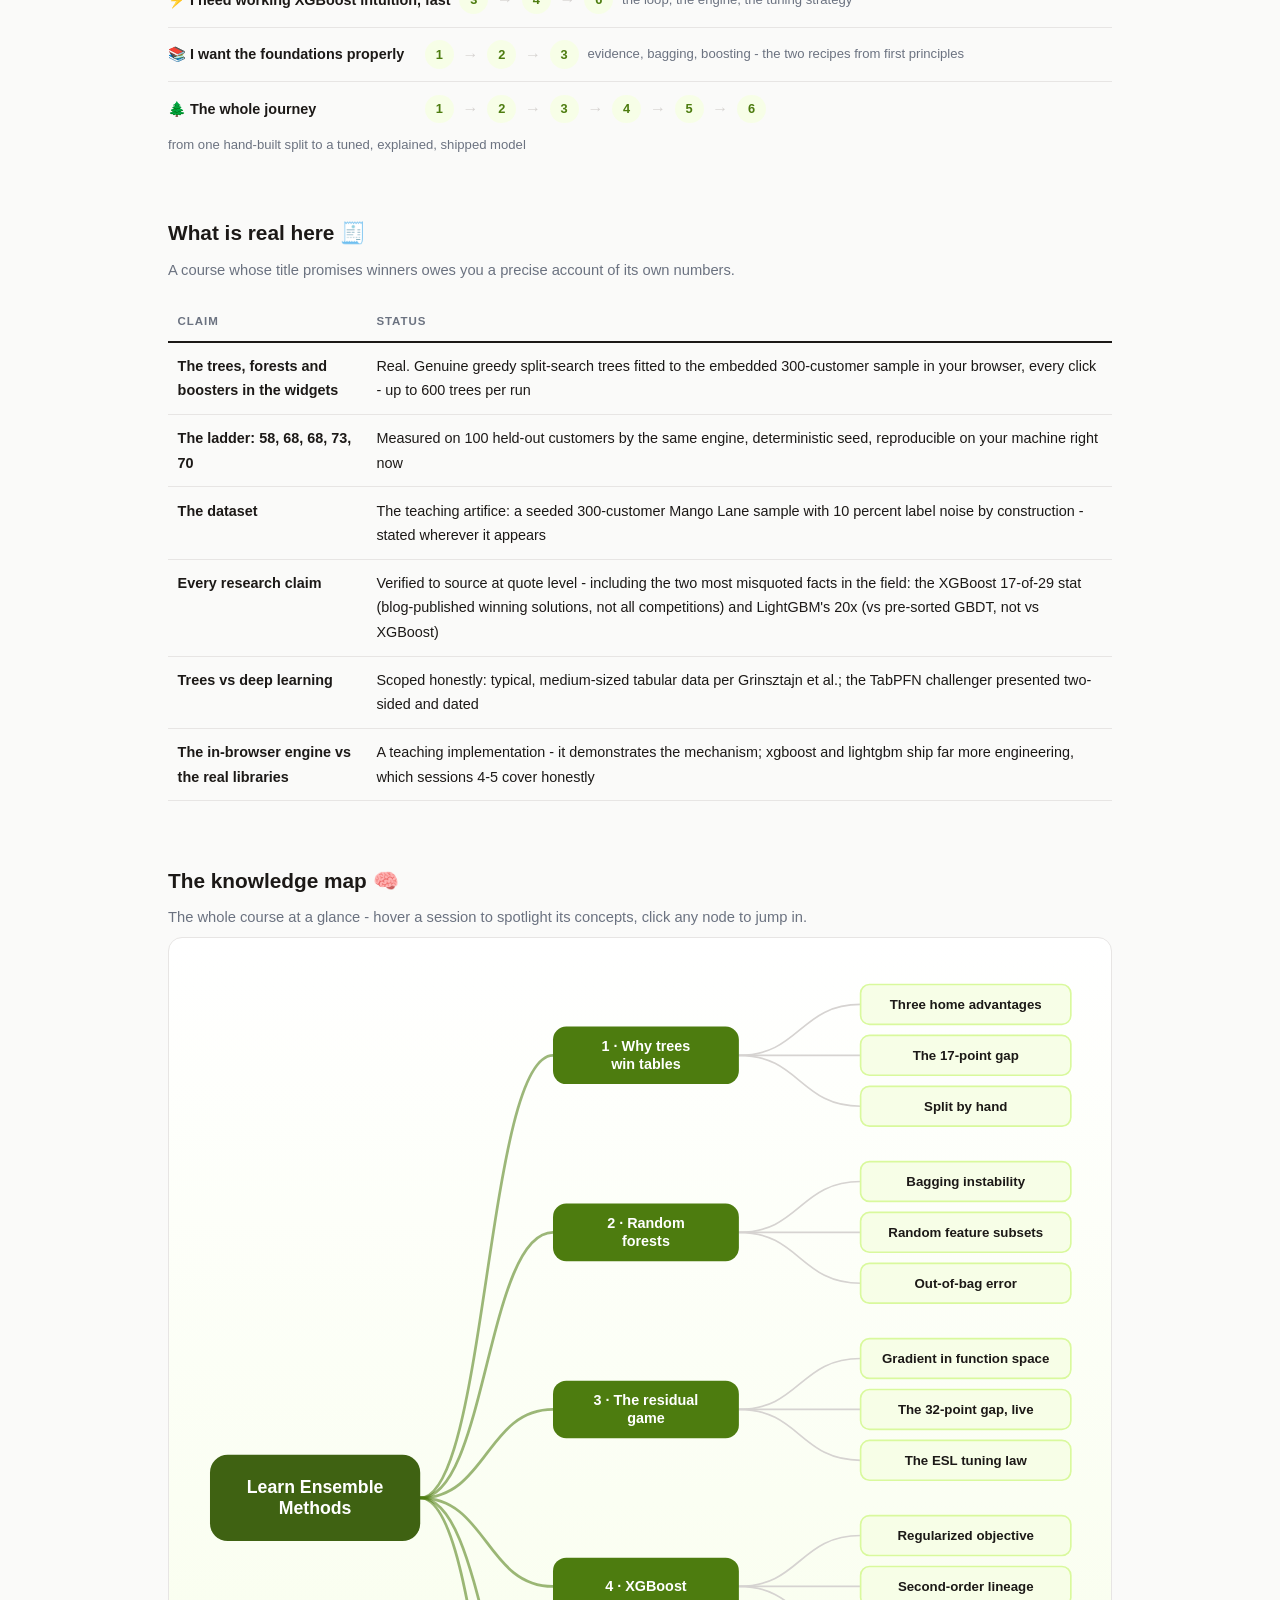
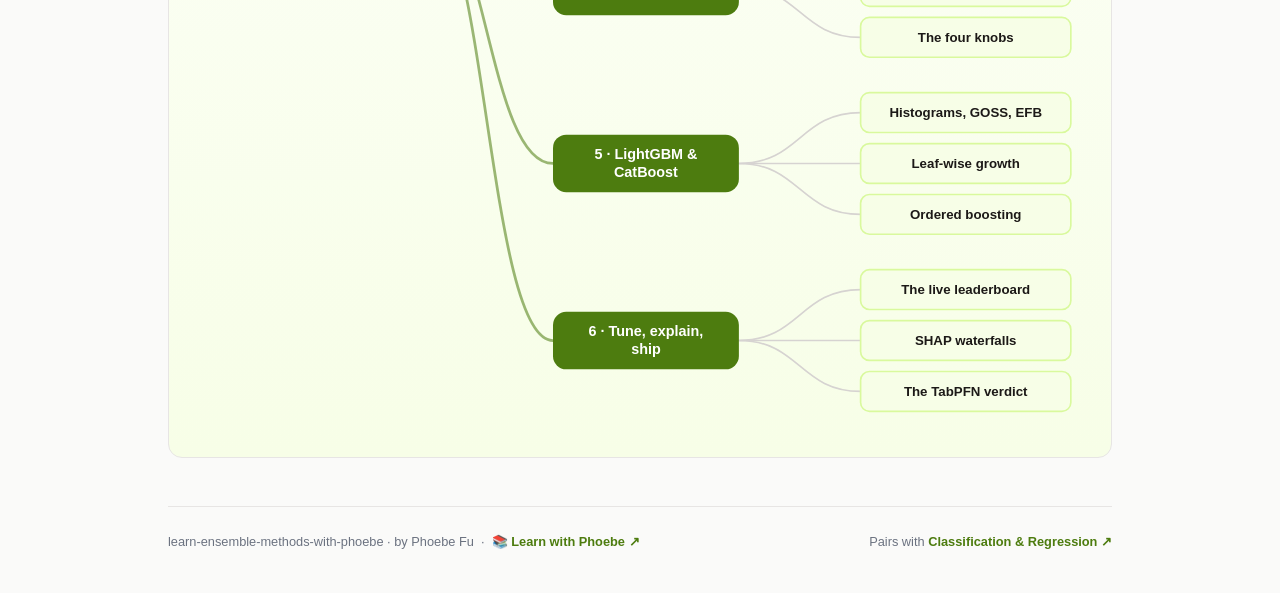
==== commit 1a8360bf: "Landing page: remove the internal source-map path from the footer The landing page is the course's p" ====
--- a/index.html
+++ b/index.html
@@ -209,7 +209,7 @@
 
   <footer class="pagefoot">
     <span>learn-ensemble-methods-with-phoebe · by Phoebe Fu &nbsp;·&nbsp; 📚 <a href="https://phoebefu6.github.io/learn-with-phoebe/">Learn with Phoebe ↗</a></span>
-    <span>Pairs with <a href="https://phoebefu6.github.io/learn-classification-regression-with-phoebe/">Classification &amp; Regression ↗</a> · source map: <span class="mono">materials/official-course-map.md</span></span>
+    <span>Pairs with <a href="https://phoebefu6.github.io/learn-classification-regression-with-phoebe/">Classification &amp; Regression ↗</a></span>
   </footer>
 
 </main>
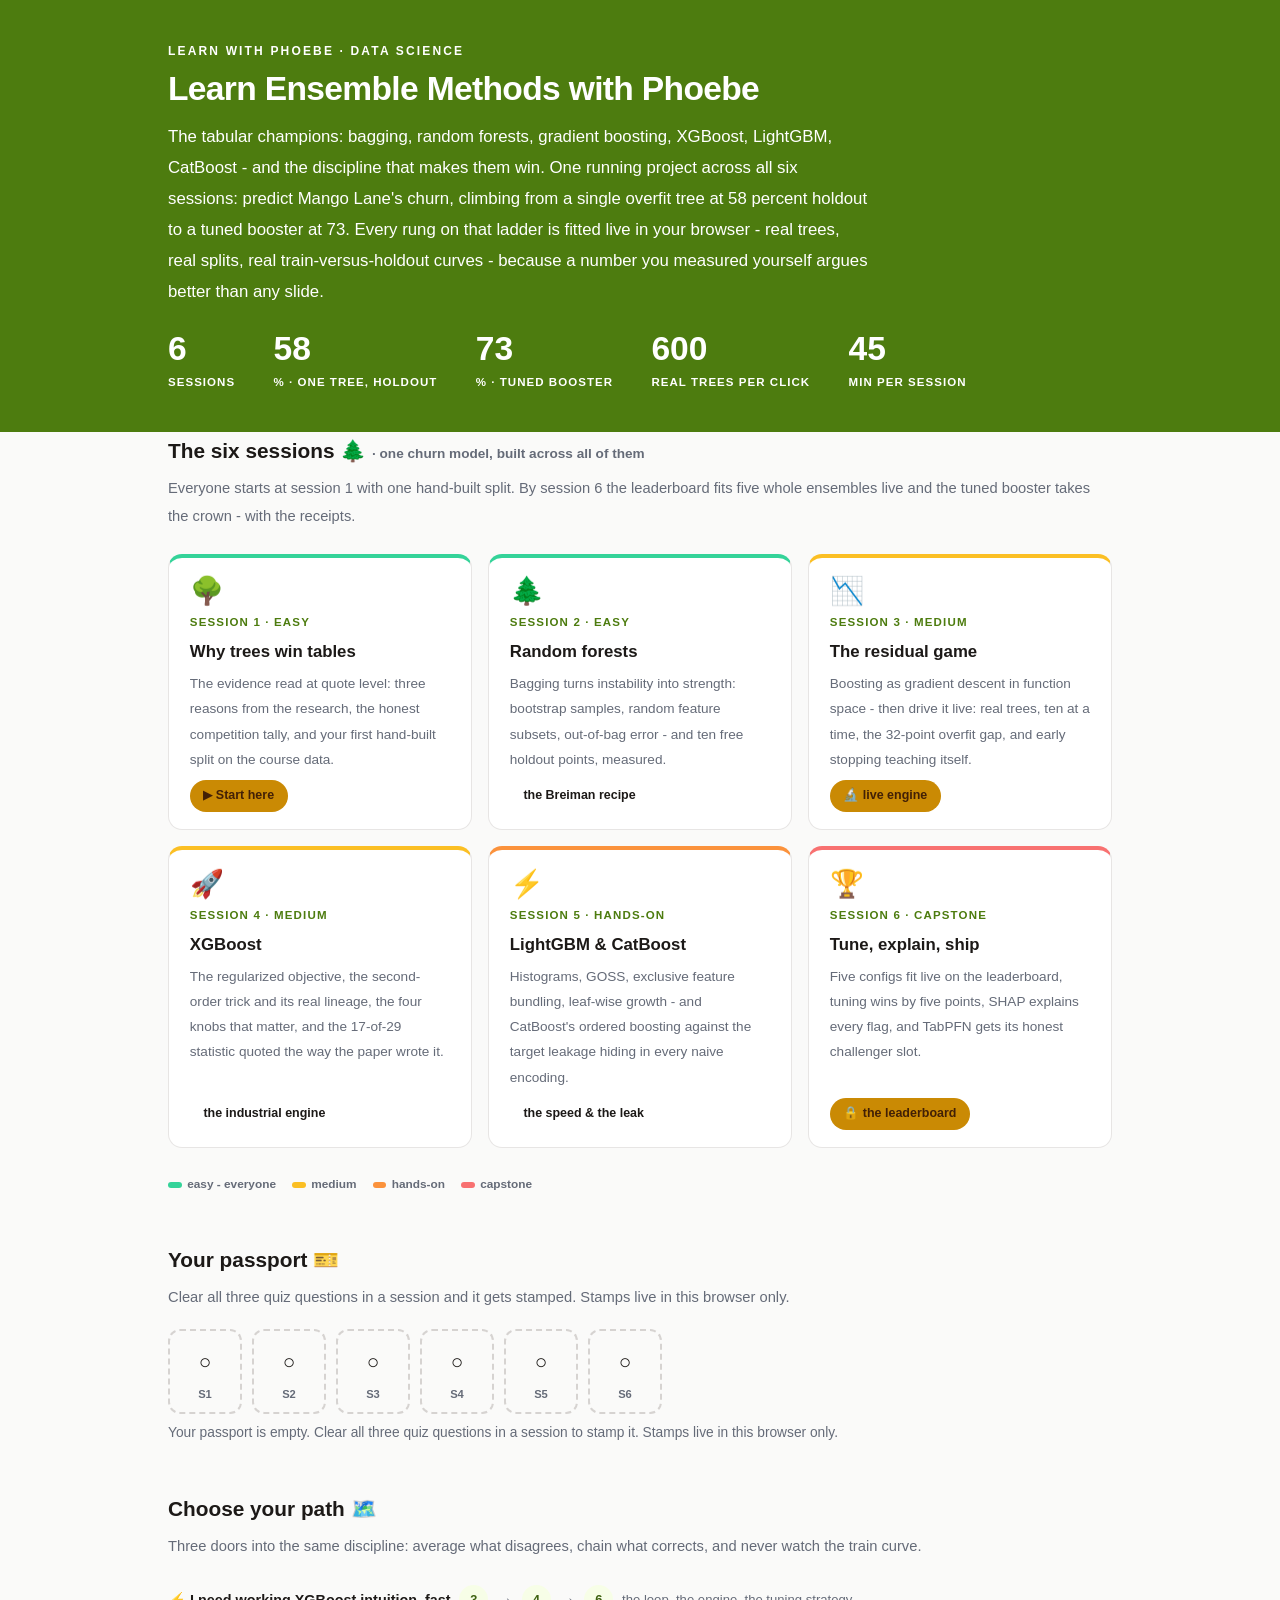
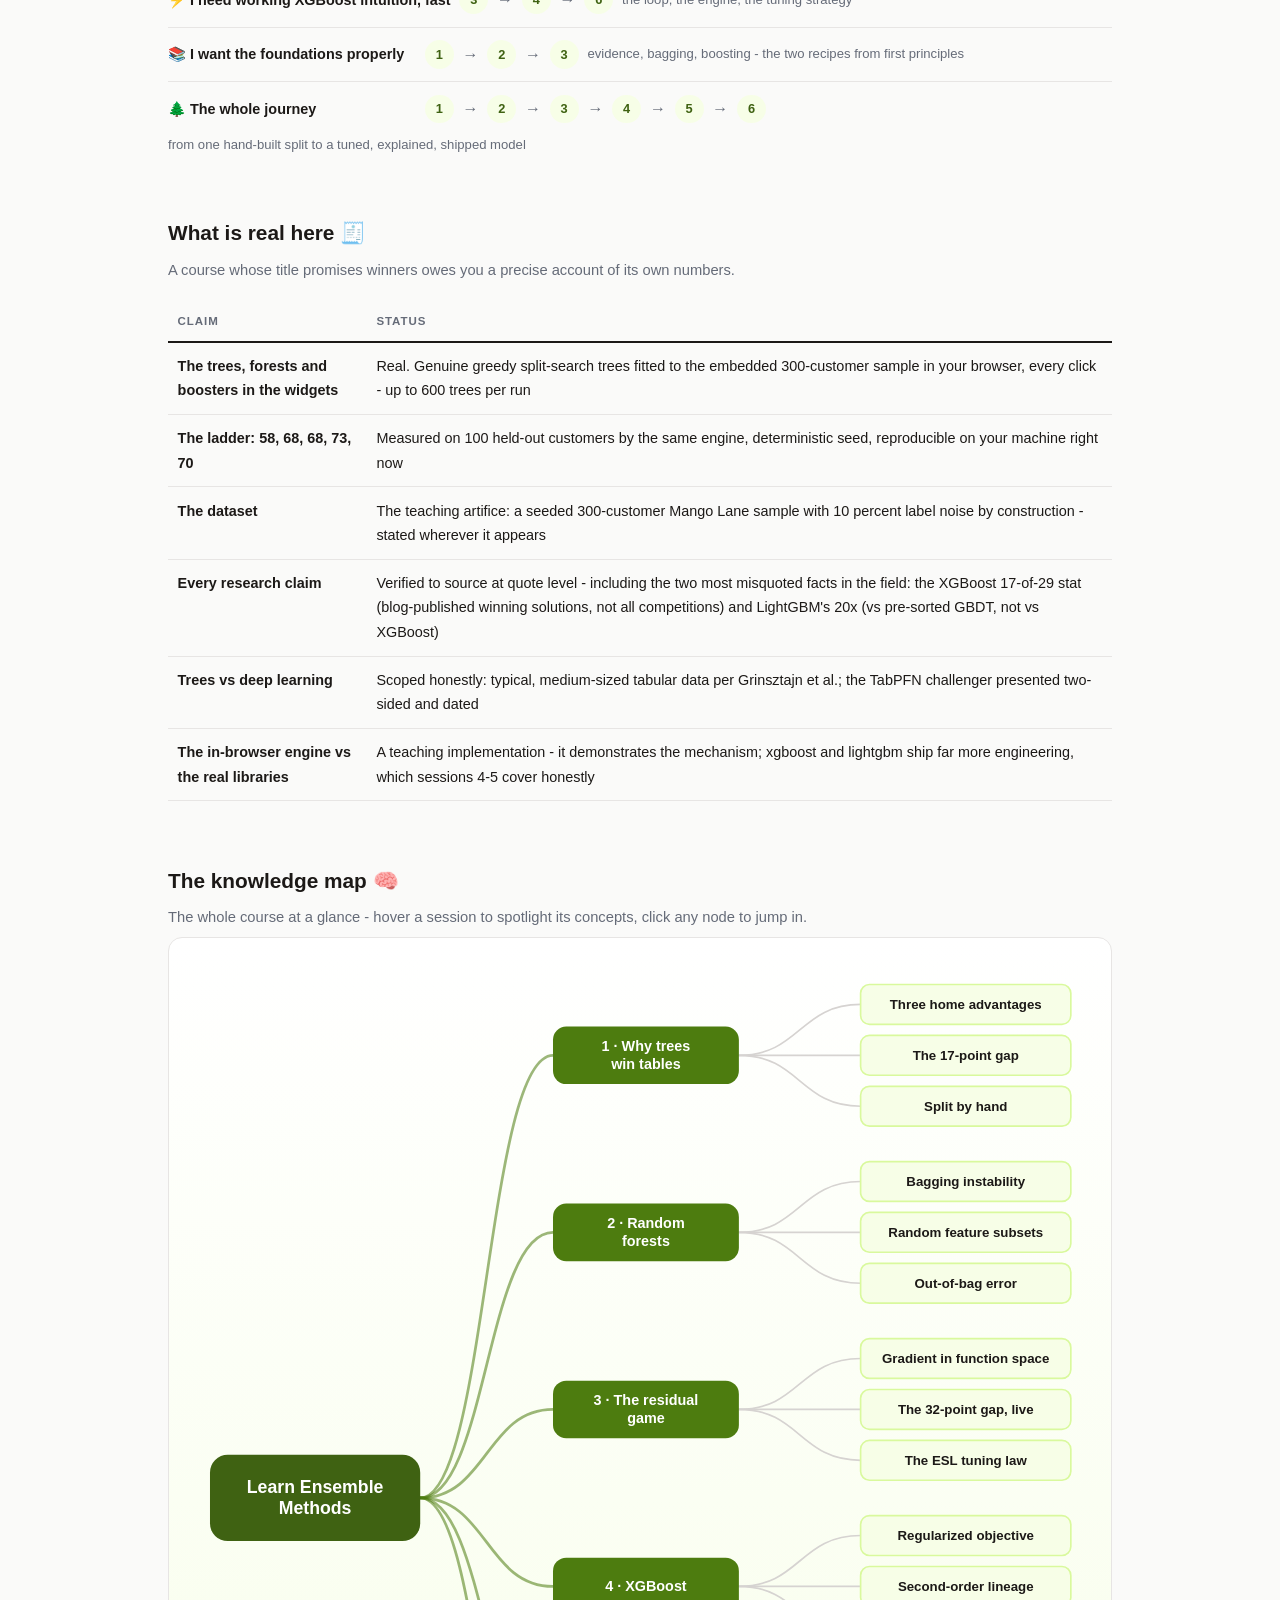
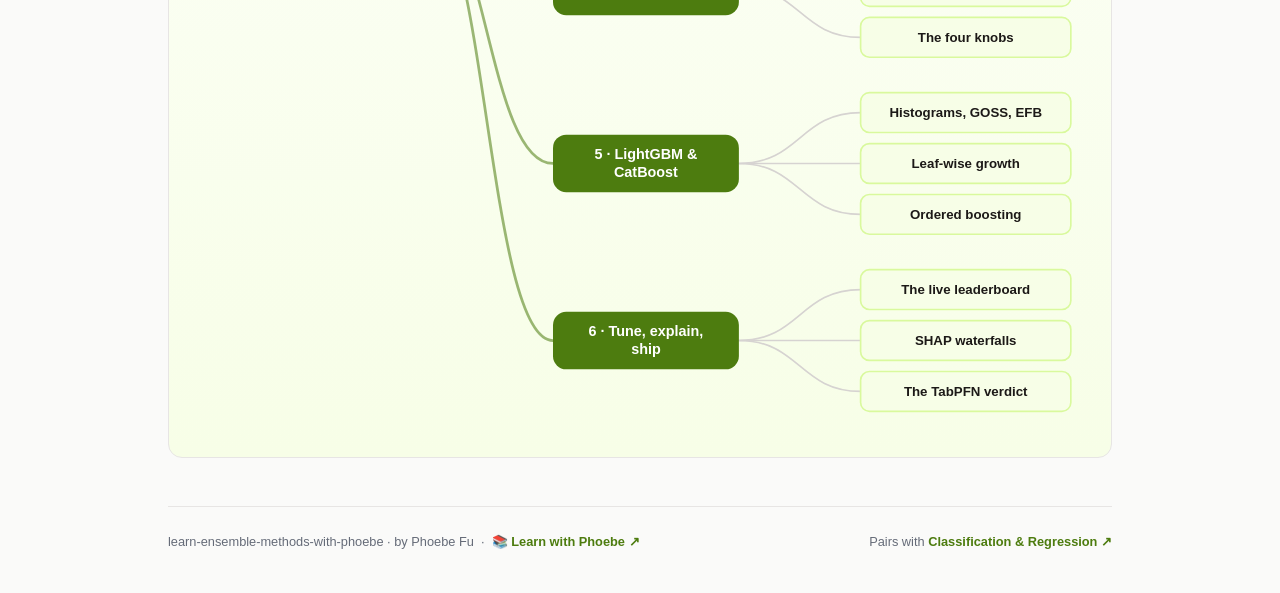
==== commit e7aea7bf: "Light surfaces everywhere: lightbox, cheat panel, code boxes; contrast and phone-width fixes Every d" ====
--- a/index.html
+++ b/index.html
@@ -17,12 +17,12 @@
 <meta name="twitter:image" content="https://phoebefu6.github.io/learn-ensemble-methods-with-phoebe/assets/og-cover.png">
 <!-- social:end -->
 <title>Learn Ensemble Methods with Phoebe</title>
-<link rel="stylesheet" href="assets/style.css?v=1">
+<link rel="stylesheet" href="assets/style.css?v=20">
 <style>
 
   .stats-row { display: flex; gap: 2.4rem; margin-top: 1.5rem; flex-wrap: wrap; }
   .stat b { display: block; font-size: 2.1rem; font-weight: 800; line-height: 1.05; font-variant-numeric: tabular-nums; }
-  .stat span { font-size: .72rem; opacity: .85; text-transform: uppercase; letter-spacing: .09em; font-weight: 600; }
+  .stat span { font-size: .72rem; opacity: 1; text-transform: uppercase; letter-spacing: .09em; font-weight: 600; }
 
   .course-grid { display: grid; grid-template-columns: repeat(auto-fit, minmax(17rem, 1fr)); gap: 1rem; margin-top: 1.5rem; }
   .course-card {
@@ -55,9 +55,9 @@
   .path { display: flex; gap: .55rem; align-items: center; padding: .75rem 0; border-bottom: .5px solid var(--hairline); flex-wrap: wrap; }
   .path:last-child { border-bottom: none; }
   .path b { min-width: 15.5rem; font-size: .9rem; }
-  .path .pstep { background: var(--indigo-50); color: var(--indigo); border-radius: 999px; padding: .16rem .68rem; font-weight: 700; font-size: .8rem; text-decoration: none; transition: all .12s ease; }
+  .path .pstep { background: var(--indigo-50); color: var(--indigo-deep); border-radius: 999px; padding: .16rem .68rem; font-weight: 700; font-size: .8rem; text-decoration: none; transition: all .12s ease; }
   .path .pstep:hover { background: var(--indigo); color: #fff; }
-  .path .parr { color: var(--faint); font-weight: 700; }
+  .path .parr { color: var(--muted); font-weight: 700; }
 
   .mm-section { margin-top: 1.6rem; }
   .mm-section h2 { font-size: 1.3rem; font-weight: 800; margin-bottom: .2rem; }
@@ -283,6 +283,6 @@
 };
 </script>
 <script src="assets/mindmap.js?v=1"></script>
-<script src="assets/app.js?v=2"></script>
+<script src="assets/app.js?v=20"></script>
 </body>
 </html>
--- a/assets/style.css
+++ b/assets/style.css
@@ -3,21 +3,22 @@
    (CSS var names still read --indigo/--amber; they hold SQL-blue values.) */
 
 :root {
+  --faint-text: #6F6864;
   --indigo: #4D7C0F;
   --indigo-deep: #3F6212;
   --indigo-mid: #65A30D;
   --indigo-soft: #D9F99D;
   --indigo-50: #F7FEE7;
   --ink: #1C1917;
-  --muted: #6B7280;
+  --muted: #656B78;
   --faint: #D6D3D1;
   --hairline: #E7E5E4;
   --amber: #CA8A04;
   --amber-ink: #422006;
   --amber-50: #FEF9C3;
   --paper: #FAFAF9;
-  --code-bg: #141C0A;
-  --code-ink: #E8EEDC;
+  --code-bg: #F7FEE7;
+  --code-ink: #1C1917;
   --radius: 14px;
 }
 
@@ -47,7 +48,7 @@
   font-size: .75rem;
   letter-spacing: .18em;
   text-transform: uppercase;
-  opacity: .85;
+  opacity: 1;
   font-weight: 600;
 }
 .masthead h1 {
@@ -58,7 +59,7 @@
   letter-spacing: -.02em;
 }
 .masthead h1 .accent { color: inherit; }
-.masthead .sub { font-size: 1.05rem; opacity: .92; max-width: 44rem; }
+.masthead .sub { font-size: 1.05rem; opacity: 1; max-width: 44rem; }
 
 .chip-row { display: flex; flex-wrap: wrap; gap: .5rem; margin-top: 1.1rem; }
 .chip {
@@ -72,7 +73,7 @@
   white-space: nowrap;
 }
 .chip.level { background: #fff; color: var(--indigo); }
-.chip.audience { background: rgba(255,255,255,.16); color: #fff; border: 1px solid rgba(255,255,255,.35); }
+.chip.audience { background: rgba(255,255,255,.08); color: #fff; border: 1px solid rgba(255,255,255,.35); }
 .chip.time { background: var(--ink); color: #fff; font-variant-numeric: tabular-nums; }
 
 
@@ -86,8 +87,9 @@
   border-bottom: 1px solid var(--hairline);
   padding: .55rem 0;
 }
-.toolbar .wrap { display: flex; align-items: center; gap: .6rem; }
-.toolbar .crumb { font-size: .8rem; color: var(--muted); font-weight: 600; margin-right: auto; }
+.toolbar .wrap { display: flex; align-items: center; gap: .5rem; flex-wrap: nowrap; }
+.toolbar .crumb { font-size: .8rem; color: var(--muted); font-weight: 600; margin-right: auto; min-width: 0; white-space: nowrap; overflow: hidden; text-overflow: ellipsis; }
+.toolbar .btn { white-space: nowrap; flex: none; padding: .38rem .8rem; font-size: .78rem; line-height: 1.2; }
 .toolbar .crumb a { color: var(--indigo); text-decoration: none; }
 .btn {
   border: 1px solid var(--hairline);
@@ -208,7 +210,7 @@
 .pill.light { background: var(--indigo-50); color: var(--indigo); }
 .pill.inkpill { background: var(--ink); color: #fff; }
 .pill.amber, .pill.peach { background: var(--amber); color: var(--amber-ink); }
-.pill.bare { color: var(--faint); }
+.pill.bare { color: var(--muted); }
 
 /* ---------- 4D grid ---------- */
 .grid-2 { display: grid; grid-template-columns: repeat(auto-fit, minmax(15rem, 1fr)); gap: .8rem; margin: .5rem 0 1rem; }
@@ -237,10 +239,11 @@
 table.clean td:first-child { font-weight: 600; }
 
 /* ---------- prompt boxes ---------- */
-.prompt-box {
+.prompt-box{
   position: relative;
-  background: var(--code-bg);
-  color: var(--code-ink);
+  background: #F7FEE7;
+  border: 1px solid #E7E5E4;
+  color: #1C1917;
   border-radius: var(--radius);
   padding: 1.1rem 1.2rem;
   margin: 1rem 0 1.2rem;
@@ -250,12 +253,12 @@
   white-space: pre-wrap;
   word-break: break-word;
 }
-.prompt-box .label {
+.prompt-box .label{
   position: absolute;
   top: -0.7rem;
   left: 1rem;
-  background: var(--indigo);
-  color: #fff;
+  background: #4D7C0F;
+  color: #FFFFFF;
   font-family: "Inter", -apple-system, sans-serif;
   font-size: .68rem;
   font-weight: 700;
@@ -266,13 +269,13 @@
 }
 .prompt-box.bad .label { background: var(--faint); color: var(--ink); }
 .prompt-box.good .label { background: var(--amber); color: var(--amber-ink); }
-.copy-btn {
+.copy-btn{
   position: absolute;
   top: .7rem;
   right: .7rem;
-  background: rgba(255,255,255,.1);
-  border: 1px solid rgba(255,255,255,.25);
-  color: #fff;
+  background: #FFFFFF;
+  border: 1px solid #E7E5E4;
+  color: #1C1917;
   border-radius: 999px;
   padding: .25rem .8rem;
   font-size: .72rem;
@@ -281,17 +284,21 @@
   font-family: "Inter", -apple-system, sans-serif;
   transition: background .15s ease;
 }
-.copy-btn:hover { background: rgba(255,255,255,.22); }
+.copy-btn:hover { background: #E7E5E4; }
 .copy-btn.copied { background: var(--amber); border-color: var(--amber); color: var(--amber-ink); }
 
 /* ---------- demo steps ---------- */
 .steps { counter-reset: step; margin: .6rem 0 1rem; }
 .step {
-  display: flex;
-  gap: .9rem;
+  display: grid;
+  grid-template-columns: max-content minmax(0, 1fr);
+  column-gap: .9rem;
+  row-gap: .2rem;
   padding: .85rem 0;
   border-bottom: .5px solid var(--hairline);
 }
+.step > * { grid-column: 2; min-width: 0; }
+.step > .prompt-box { margin: .8rem 0 .4rem; }
 .step:last-child { border-bottom: none; }
 .step::before {
   counter-increment: step;
@@ -367,11 +374,11 @@
   gap: .4rem;
 }
 
-.lightbox {
+.lightbox{
   position: fixed;
   inset: 0;
   z-index: 100;
-  background: rgba(28,25,23,.9);
+  background: rgba(250,250,249,.97);
   display: none;
   align-items: center;
   justify-content: center;
@@ -379,8 +386,10 @@
   cursor: zoom-out;
 }
 .lightbox.open { display: flex; }
-.lightbox .inner {
+.lightbox .inner{
   background: #fff;
+  border: 1px solid #E7E5E4;
+  box-shadow: 0 10px 40px rgba(28,25,23,.14);
   border-radius: var(--radius);
   padding: 2rem;
   max-width: 94vw;
@@ -388,13 +397,12 @@
   overflow: auto;
 }
 .lightbox .inner svg, .lightbox .inner img { width: min(88vw, 70rem); height: auto; }
-.lightbox .close-hint {
+.lightbox .close-hint{
   position: fixed;
   top: 1rem; right: 1.4rem;
-  color: #fff;
+  color: #1C1917;
   font-size: .8rem;
   font-weight: 600;
-  opacity: .8;
 }
 
 /* ---------- courses covered ---------- */
@@ -413,19 +421,20 @@
 .covered-row .note { margin-left: auto; color: var(--muted); font-size: .78rem; text-align: right; }
 
 /* ---------- cheat sheet footer ---------- */
-.cheat {
-  background: var(--ink);
-  color: #fff;
+.cheat{
+  background: #F7FEE7;
+  border: 1px solid #E7E5E4;
+  color: #1C1917;
   border-radius: var(--radius);
   padding: 1.6rem 1.6rem 1.3rem;
   margin-top: 3rem;
 }
 .cheat h3 { font-size: 1.1rem; margin-bottom: 1rem; }
-.cheat h3 span { color: var(--indigo-soft); }
+.cheat h3 span { color: #4D7C0F; }
 .cheat .grid-2 { gap: 1rem; }
 .cheat .cheat-item { border-left: 3px solid var(--indigo-mid); padding-left: .8rem; }
-.cheat .cheat-item b { display: block; font-size: .85rem; color: var(--indigo-soft); }
-.cheat .cheat-item span { font-size: .82rem; opacity: .85; }
+.cheat .cheat-item b { display: block; font-size: .85rem; color: #3F6212; }
+.cheat .cheat-item span { font-size: .82rem; color: #6B7280; }
 
 footer.pagefoot {
   border-top: 1px solid var(--hairline);
@@ -520,7 +529,7 @@
   margin-top: 1.1rem;
   flex-wrap: wrap;
 }
-.journey .jlabel { font-size: .7rem; font-weight: 700; text-transform: uppercase; letter-spacing: .09em; opacity: .8; margin-right: .3rem; }
+.journey .jlabel { font-size: .7rem; font-weight: 700; text-transform: uppercase; letter-spacing: .09em; opacity: 1; margin-right: .3rem; }
 .journey a {
   width: 1.7rem; height: 1.7rem;
   border-radius: 999px;
@@ -795,7 +804,10 @@
   /* 44px tap targets */
   details.card summary { min-height: 44px; }
   .qopt { min-height: 44px; display: flex; align-items: center; padding: .7rem .9rem; }
-  .toolbar .btn, .pagefoot a { min-height: 44px; display: inline-flex; align-items: center; }
+  .toolbar .btn, .pagefoot a { min-height: 44px; display: inline-flex; align-items: center; justify-content: center; }
+  .toolbar .crumb, .toolbar #zoom-toggle { display: none; }
+  .toolbar .btn { flex: 1 1 0; padding: .3rem .4rem; font-size: .72rem; }
+  table.clean { display: block; overflow-x: auto; -webkit-overflow-scrolling: touch; }
 }
 
 @media (max-width: 640px) {
@@ -1115,7 +1127,7 @@
   transition: all .18s ease;
 }
 .pp-stamp:hover { border-color: var(--indigo-soft); }
-.pp-stamp i { font-size: 1.3rem; font-style: normal; opacity: .35; }
+.pp-stamp i { font-size: 1.3rem; font-style: normal; opacity: 1; }
 .pp-stamp b { font: 800 0.7rem Inter, sans-serif; }
 .pp-stamp.got {
   border-style: solid; border-color: var(--indigo);
@@ -1179,7 +1191,7 @@
 .dh-track { display: flex; flex-wrap: wrap; gap: 3px; }
 .dh-cell { font: 700 0.66rem ui-monospace, Menlo, monospace; padding: 3px 6px; border-radius: 5px;
   background: var(--indigo-50); color: var(--indigo-deep); transition: all .1s linear; }
-.dh-cell.rest { background: var(--paper); color: var(--faint); }
+.dh-cell.rest { background: var(--paper); color: var(--faint-text); }
 .dh-cell.now { background: var(--amber); color: var(--amber-ink); transform: scale(1.18); }
 .dh-panel { border: 1px solid var(--hairline); border-radius: var(--radius); background: #fff; overflow: hidden; }
 .dh-phead { display: flex; align-items: center; gap: 10px; flex-wrap: wrap;
@@ -1295,3 +1307,28 @@
 .el-row .el-res { font-variant-numeric: tabular-nums; color: var(--muted); }
 .el-row .el-res b { color: var(--indigo-deep); }
 @media (max-width: 720px) { .el-row { grid-template-columns: 64px 1fr; } .el-row .el-res { grid-column: 1 / -1; } }
+
+/* layout-patch-3: phone-width overflow (2026-10-10) */
+.sql-bar { flex-wrap: wrap; }
+@media (max-width: 480px) {
+  .covered-row { flex-wrap: wrap; }
+  .covered-row .note { margin-left: 0; text-align: left; flex-basis: 100%; }
+  details.card summary { flex-wrap: wrap; }
+  details.card summary .mini { white-space: normal; }
+  .wk, .sqlbox, .prompt-box, pre { max-width: 100%; overflow-x: auto; }
+  .mono, code, strong, .note { overflow-wrap: anywhere; }
+  select, input[type=range], label { max-width: 100%; }
+  canvas, svg, img { max-width: 100%; height: auto; }
+  .tree-kids, .tree-node-wrap, .tree-node, .rb-night, .al-row, .gd-field, .tl-row, .sl-row { max-width: 100%; overflow-x: auto; }
+  .tl-cols, .sl-cols, .bb-cols, .ev-cols, [class$="-cols"] { grid-template-columns: 1fr !important; display: grid; }
+  .tl-cols > *, .sl-cols > *, [class$="-cols"] > * { min-width: 0; max-width: 100%; }
+  .mono { white-space: normal; }
+  .er-w, .bb-lab, .tl-lev, .sl-lev { max-width: 100%; white-space: normal; }
+}
+/* contrast-patch-2b */
+.cheat a { color: var(--indigo-deep, var(--ink)); }
+.chip.audience { background: transparent; border-color: rgba(255,255,255,.55); }
+.masthead a, .masthead .sub a { color: #fff; text-decoration: underline; text-underline-offset: 2px; }
+.prompt-box b, .prompt-box strong { color: var(--indigo-deep, var(--ink)); }
+.prompt-box span, .prompt-box em, .prompt-box i { color: inherit; }
+.pp-stamp i { color: var(--ink); }
